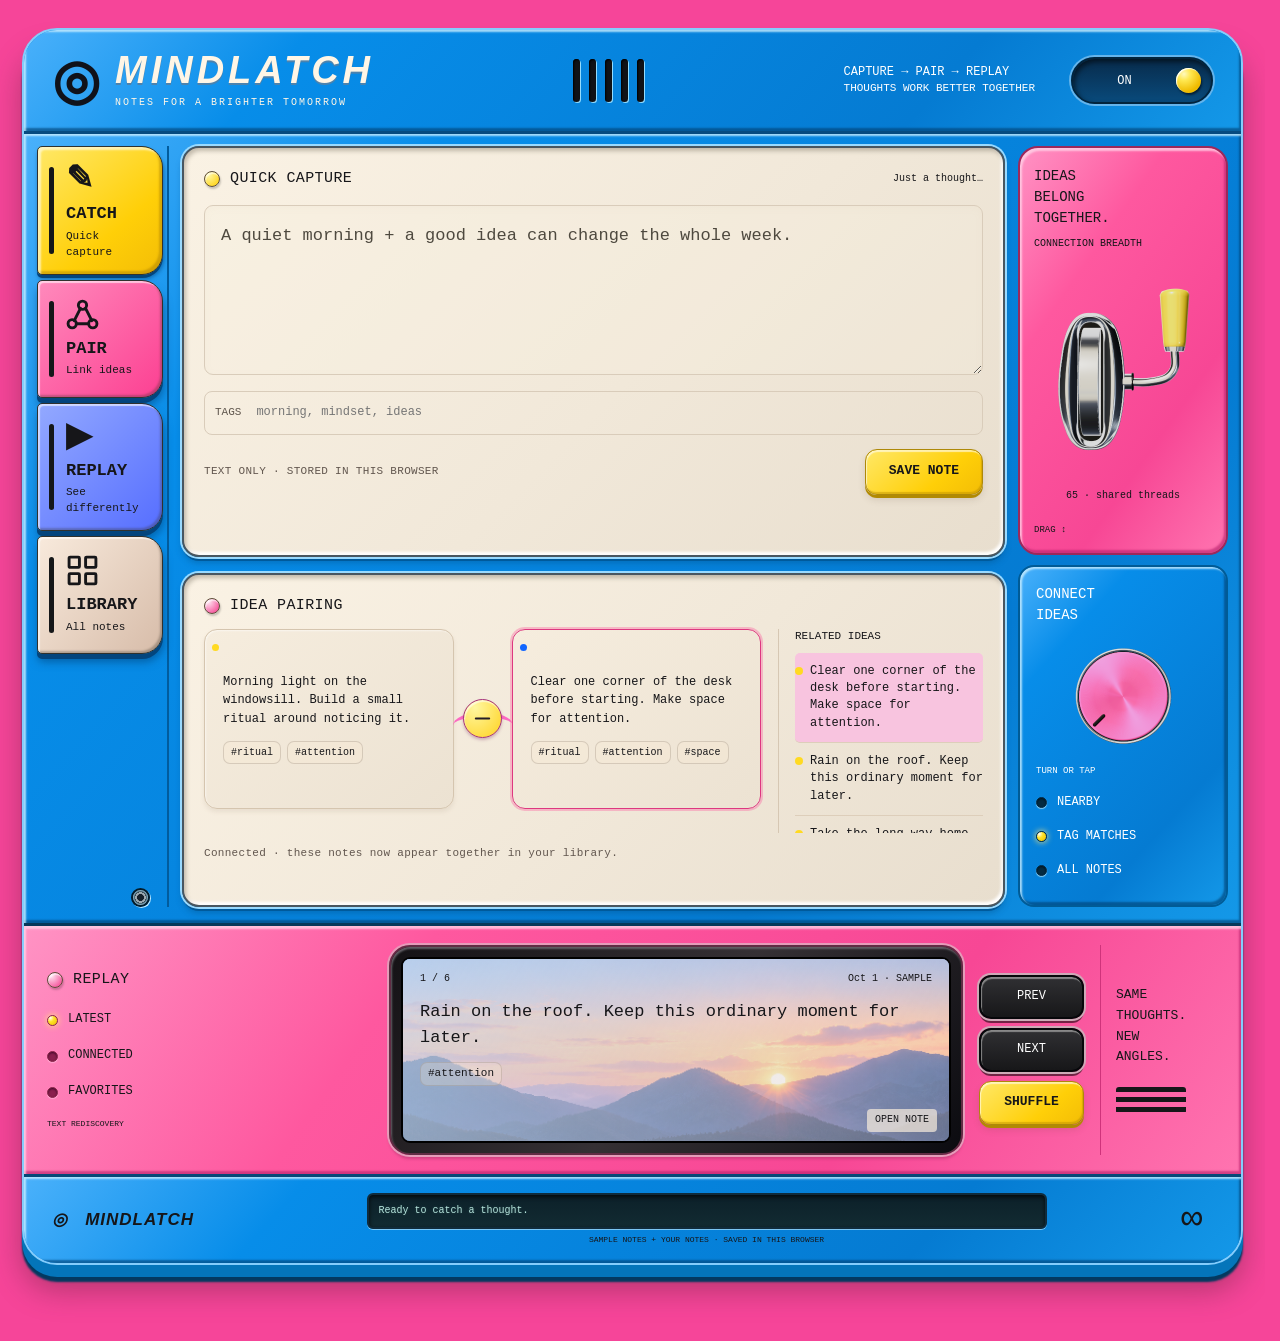
==== outputs/mindlatch-strip-study/index.html @ 42f8a573 "Preserve Sondara and Mindlatch craft references and cloud handoff" ====
<!doctype html>
<html lang="en"><head><meta charset="utf-8"><meta name="viewport" content="width=device-width, initial-scale=1"><title>Mindlatch — notes that belong together</title><link rel="stylesheet" href="app.css?v=d7d5e8079273"></head>
<body><div class="instrument">
<header class="blue masthead"><a class="brand" href="#capture" aria-label="Mindlatch, capture"><span class="brand-mark" aria-hidden="true">◎</span><span><strong>MINDLATCH</strong><small>NOTES FOR A BRIGHTER TOMORROW</small></span></a><div class="vents" aria-hidden="true"><i></i><i></i><i></i><i></i><i></i></div><p class="sequence">CAPTURE → PAIR → REPLAY<small>THOUGHTS WORK BETTER TOGETHER</small></p><button id="power" class="power" aria-pressed="true" title="Standby pauses automatic text replay"><span>ON</span><i aria-hidden="true"></i></button></header>
<div class="workbench blue"><nav class="rail" aria-label="Workspace"><button data-view="capture" class="rail-button catch" aria-current="page"><span class="nav-icon" aria-hidden="true">✎</span><b>CATCH</b><small>Quick capture</small></button><button data-view="pair" class="rail-button pair"><span class="nav-icon" aria-hidden="true"><svg viewBox="0 0 32 32" width="1em" height="1em" aria-hidden="true" focusable="false" style="display:block" fill="none" stroke="currentColor" stroke-width="2.8" stroke-linecap="round" stroke-linejoin="round"><path d="M14 10 8 22M19 10l6 12M11 25h10"/><circle cx="16" cy="7" r="4"/><circle cx="6" cy="25" r="4"/><circle cx="26" cy="25" r="4"/></svg></span><b>PAIR</b><small>Link ideas</small></button><button data-view="replay" class="rail-button replay"><span class="nav-icon" aria-hidden="true">▶</span><b>REPLAY</b><small>See differently</small></button><button data-view="library" class="rail-button library"><span class="nav-icon" aria-hidden="true"><svg viewBox="0 0 32 32" width="1em" height="1em" aria-hidden="true" focusable="false" style="display:block" fill="none" stroke="currentColor" stroke-width="2.8" stroke-linejoin="round"><rect x="3" y="3" width="10" height="10" rx="1"/><rect x="19" y="3" width="10" height="10" rx="1"/><rect x="3" y="19" width="10" height="10" rx="1"/><rect x="19" y="19" width="10" height="10" rx="1"/></svg></span><b>LIBRARY</b><small>All notes</small></button><span class="rail-screw screw" aria-hidden="true"></span></nav>
<main id="main">
<div id="capture-view" class="capture-layout">
<section class="pad capture-pad"><h1 class="legend"><i class="lamp yellow"></i>QUICK CAPTURE <span id="draft-indicator">Just a thought…</span></h1><form id="capture-form"><label class="sr-only" for="capture-text">Your note</label><textarea id="capture-text" aria-describedby="capture-error" placeholder="A quiet morning + a good idea can change the whole week." rows="5"></textarea><div class="tag-field"><label for="capture-tags">TAGS</label><input id="capture-tags" placeholder="morning, mindset, ideas" autocomplete="off"></div><div class="form-footer"><span class="micro">TEXT ONLY · STORED IN THIS BROWSER</span><button class="yellow-button" type="submit">SAVE NOTE</button></div><p id="capture-error" class="field-error" role="alert"></p></form></section>
<section id="pair-panel" class="pad pairing-pad"><h2 class="legend"><i class="lamp pink"></i>IDEA PAIRING</h2><div class="pairing-content"><div class="pair-objects"><button id="note-a" class="note-object" aria-label="Choose first note"></button><div class="connector"><button id="connect" class="connect-button" aria-label="Connect selected notes"><svg viewBox="0 0 32 32" aria-hidden="true"><path d="M8 16H24"/><path class="connect-vertical" d="M16 8V24"/></svg></button></div><button id="note-b" class="note-object" aria-label="Choose second note"></button></div><div class="candidate-shelf"><h3>RELATED IDEAS</h3><div id="candidates"></div></div></div><p id="pair-hint" class="micro"></p></section>
</div>
<div id="library-view" class="library-layout" hidden><section class="pad library-pad"><h1 class="legend"><i class="lamp yellow"></i>LIBRARY <span id="note-count"></span></h1><label class="search"><span aria-hidden="true">⌕</span><input id="search" type="search" placeholder="Search notes, tags, or ideas…" aria-label="Search notes"></label><div class="filter-row" role="group" aria-label="Library filter"><button data-filter="all" aria-pressed="true">ALL</button><button data-filter="connected" aria-pressed="false">LINKED</button><button data-filter="favorites" aria-pressed="false">FAVORITES</button></div><div id="note-list" class="note-list"></div></section><section class="pad editor-pad"><h2 class="legend"><i class="lamp yellow"></i>NOTE <span id="note-date"></span></h2><div id="editor-empty" class="empty-state">Choose a note to open it here.</div><form id="edit-form" hidden><label class="sr-only" for="edit-text">Note text</label><textarea id="edit-text" aria-describedby="edit-error" rows="11"></textarea><div class="tag-field"><label for="edit-tags">TAGS</label><input id="edit-tags" autocomplete="off"></div><div class="editor-actions"><button id="favorite" type="button" class="small-button" aria-pressed="false">☆ FAVORITE</button><button id="delete" type="button" class="small-button">DELETE</button><button type="submit" class="yellow-button">SAVE NOTE</button></div><p id="edit-error" class="field-error" role="alert"></p><p id="edit-draft" class="micro"></p></form></section><section class="pad connected-pad"><h2 class="legend"><i class="lamp pink"></i>CONNECTED IDEAS</h2><div id="connected-list"></div><button id="link-existing" class="outlined-button">+ LINK AN EXISTING NOTE</button></section></div>
</main>
<aside id="pair-controls" class="pair-controls"><section class="tension pink-panel"><h2>IDEAS <br>BELONG <br>TOGETHER.</h2><span id="breadth-title" class="breadth-title">CONNECTION BREADTH</span><div class="lever"><div class="lever-material" id="lever-control" role="slider" tabindex="0" aria-labelledby="breadth-title" aria-describedby="breadth-label lever-instruction" aria-valuemin="0" aria-valuemax="100" aria-valuenow="65" aria-orientation="vertical" data-render-control="lever" data-value="65" data-pressed="false"><div class="lever-skin"><img class="lever-base" src="assets/tension-control.png" alt="" onload="this.parentElement.parentElement.nextElementSibling.hidden=true" onerror="this.parentElement.hidden=true"></div></div><div class="lever-fallback" aria-hidden="true"><span></span></div><input id="breadth" type="hidden" value="65"></div><output id="breadth-label">65 · shared threads</output><span class="control-instruction" aria-hidden="true">DRAG ↕</span><span id="lever-instruction" class="sr-only">Drag upward to widen the connection breadth and downward to tighten it. Use arrow keys, Home or End on the keyboard.</span></section><section class="mode-panel blue"><h2 id="mode-title">CONNECT <br>IDEAS</h2><div class="dial" role="slider" tabindex="0" aria-labelledby="mode-title" aria-describedby="dial-instruction" aria-valuemin="0" aria-valuemax="2" aria-valuenow="1" aria-valuetext="Tag matches" data-render-control="dial" data-mode="suggest" data-pressed="false"><span></span></div><span class="control-instruction" aria-hidden="true">TURN OR TAP</span><span id="dial-instruction" class="sr-only">Turn clockwise or counterclockwise to change the mode, or tap for the next mode. Use arrow keys, Home or End on the keyboard.</span><div class="mode-buttons" role="group" aria-label="Mode indicators"><span data-pair-mode="nearby" data-selected="false"><i aria-hidden="true"></i>NEARBY</span><span data-pair-mode="suggest" data-selected="true" aria-current="true"><i aria-hidden="true"></i>TAG MATCHES</span><span data-pair-mode="manual" data-selected="false"><i aria-hidden="true"></i>ALL NOTES</span></div></section></aside>
</div>
<section id="replay-deck" class="replay-deck pink-panel" aria-label="Text replay"><div class="replay-modes"><h2 class="legend"><i class="lamp pink"></i>REPLAY</h2><div role="group" aria-label="Replay collection"><button data-replay-mode="latest" aria-pressed="true"><i></i>LATEST</button><button data-replay-mode="connected" aria-pressed="false"><i></i>CONNECTED</button><button data-replay-mode="favorites" aria-pressed="false"><i></i>FAVORITES</button></div><small>TEXT REDISCOVERY</small></div><button id="play" class="chrome-play" data-render-control="play" data-playing="false" data-pressed="false" aria-label="Start automatic text replay" aria-pressed="false"><svg viewBox="0 0 64 64" aria-hidden="true"><path id="play-left" d="M22 17 L22 47 L36 39 L36 25 Z"/><path id="play-right" d="M36 25 L36 39 L47 32 L47 32 Z"/></svg></button><div class="screen-frame"><div class="replay-screen"><div class="screen-meta"><span id="replay-position"></span><span id="replay-date"></span></div><div id="replay-content" aria-live="polite" aria-atomic="true"><p id="replay-text"></p><div id="replay-tags" class="tags"></div></div><button id="replay-open" class="screen-open">OPEN NOTE</button><div id="replay-progress" class="replay-progress"></div></div></div><div class="deck-actions"><button id="prev" class="black-button">PREV</button><button id="next" class="black-button">NEXT</button><button id="shuffle" class="yellow-button">SHUFFLE</button></div><p class="deck-motto">SAME<br>THOUGHTS.<br>NEW<br>ANGLES.<span class="speaker" aria-hidden="true"></span></p></section>
<footer class="blue footer"><span class="footer-brand">◎ &nbsp; MINDLATCH</span><div class="footer-status"><div id="status-bar" class="status-bar" role="status" aria-live="polite"><span id="status-text" tabindex="0" aria-label="Status display; scroll to read a longer message">Ready to catch a thought.</span><button id="undo" hidden>UNDO DELETE</button></div><p id="storage-status">SAMPLE NOTES · LOCAL LIBRARY</p></div><span aria-hidden="true">∞</span></footer>
</div><script type="module" src="app.js?v=223fd1456856"></script></body></html>
---- outputs/mindlatch-strip-study/app.css ----
:root{--ink:#161619;--cream:#f2eadb;--blue:#0786de;--pink:#ff4c9d;--yellow:#ffda22;--mono:'Courier New',monospace;--ease:cubic-bezier(.2,.75,.2,1)}*{box-sizing:border-box}body{margin:0;background:#f64599;color:var(--ink);font:15px/1.45 var(--mono);padding:28px 22px 76px}button,input,textarea{font:inherit;color:inherit}button{cursor:pointer}button:disabled{cursor:default;opacity:.5}button,input,textarea,a{outline:0}html[data-input='keyboard'] :is(button,input,textarea,a):focus{outline:3px solid #111;outline-offset:4px}html[data-input='keyboard'] .blue :is(button,a):focus{outline-color:#fff}button{touch-action:manipulation}button:active:not(:disabled){transform:translateY(2px)}button:focus{z-index:2}input,textarea{min-width:0}.sr-only{position:absolute;width:1px;height:1px;padding:0;margin:-1px;overflow:hidden;clip:rect(0,0,0,0);white-space:nowrap;border:0}[hidden]{display:none!important}.instrument{max-width:1470px;margin:auto;border-radius:35px;box-shadow:0 12px 0 #0475ba,0 17px 2px #033960,0 25px 30px #7025437d;border:2px solid #84cdfc;background:var(--blue);overflow:hidden}.blue{background:linear-gradient(132deg,#4ab1fb 0%,#078de9 22%,#057bd2 74%,#1498e8 100%);box-shadow:inset 2px 2px 2px #cff0ffcc,inset -2px -3px 2px #004579ab}.masthead{display:flex;align-items:center;gap:36px;min-height:104px;padding:17px 28px;border-bottom:3px solid #064b80}.brand{color:#fff6e6;display:flex;align-items:center;gap:15px;text-decoration:none}.brand strong{font:bold italic 38px/1 Arial,sans-serif;letter-spacing:4px;text-shadow:0 2px 0 #4c83ae}.brand small{display:block;font-size:10px;letter-spacing:2px;margin-top:5px}.brand-mark{color:#10121a;font:bold 55px/1 Arial}.vents{display:flex;gap:9px;margin:auto}.vents i{display:block;width:7px;height:43px;border-radius:8px;background:#101217;box-shadow:1px 1px 0 #92dcff,inset 1px 1px 2px #000}.sequence{color:white;font-size:12px;margin:0}.sequence small{display:block;font-size:10px}.power{display:flex;align-items:center;gap:17px;background:linear-gradient(#082b4b,#094a7b);border:2px solid #02243d;box-shadow:0 0 0 2px #65b4eb,inset 2px 3px 5px #0008;border-radius:30px;padding:9px 10px 9px 18px;color:#fff;font-size:12px}.power i{width:25px;height:25px;background:radial-gradient(circle at 32% 24%,#fff9be 0%,#ffe851 25%,#efbb00 70%);border-radius:50%;box-shadow:1px 2px 2px #0008,inset 1px 1px 1px white}.power[aria-pressed=false] i{background:radial-gradient(circle at 32% 24%,#ccd6df,#4e667f);box-shadow:1px 2px 2px #0008}.workbench{display:grid;grid-template-columns:132px minmax(0,1fr) 210px;gap:13px;padding:12px 13px 16px}.rail{display:flex;flex-direction:column;gap:5px;padding-right:4px;border-right:2px solid #025c9d}.rail-button{position:relative;border:1px solid #30312d;border-radius:5px 21px 21px 5px;min-height:118px;padding:13px 13px 13px 28px;text-align:left;box-shadow:inset 2px 2px 1px #fff9,inset -2px -2px 2px #3630264d,0 5px 0 #03457d,1px 8px 8px #00467e9c;transition:filter .16s,box-shadow .16s}.rail-button:before{content:'';position:absolute;left:11px;top:20px;bottom:20px;width:5px;background:#151719;border-radius:5px}.rail-button[aria-current]{box-shadow:inset 3px 3px 2px #fff9,inset -3px -3px 2px #99720065,0 3px 0 #03457d,1px 4px 4px #00467e9c}.rail-button b{display:block;font-size:17px;line-height:1.2}.rail-button small{display:block;font-size:10px;margin-top:4px}.nav-icon{display:block;font:bold 33px/1.1 Arial;margin-bottom:8px}.catch,.yellow-button{background:linear-gradient(140deg,#ffe867,#ffcf08 64%,#f3bd06)}.pair{background:linear-gradient(135deg,#ff8abc,#fc4092)}.replay{background:linear-gradient(135deg,#93a9ff,#566eff)}.library{background:linear-gradient(130deg,#f8eadc,#d7bca9)}.screw{display:block;width:19px;height:19px;border-radius:50%;border:2px solid #031c2b;background:radial-gradient(circle,#16212b 30%,#98a4ae 35%,#9facb1 49%,#283c47 51%,#91bbd0 68%);box-shadow:1px 1px 0 #bce9ff}.rail-screw{margin:auto 13px 0 auto}main{min-width:0}.capture-layout{display:grid;gap:16px;height:100%;grid-template-rows:minmax(315px,1.1fr) minmax(225px,.8fr)}.pad{min-width:0;padding:20px;background:linear-gradient(135deg,#faf2e4,#f1e8d9 55%,#e8dece);border:2px solid #485660;border-radius:17px;box-shadow:inset 2px 3px 4px #827a6a75,inset -2px -3px 3px #fff,0 0 0 2px #99daff,0 4px 0 #005a9b,0 6px 6px #024d8566}.legend{font-size:14px;letter-spacing:.4px;font-weight:400;margin:0 0 15px;display:flex;align-items:center;gap:10px}.legend>span{font-size:10px;letter-spacing:0;margin-left:auto;max-width:60%;text-align:right}.lamp{display:inline-block;width:16px;height:16px;flex-shrink:0;border-radius:50%;border:1px solid #5d4d39;box-shadow:1px 2px 2px #0003,inset 1px 2px 1px #fff9}.lamp.yellow{background:radial-gradient(at 25% 20%,#fff8aa,#ffce00)}.lamp.pink{background:radial-gradient(at 25% 20%,#ffe6f3,#f33488)}form{margin:0}textarea{width:100%;resize:vertical;background:#f5eddf4d;border:1px solid #d9ccba;border-radius:9px;padding:16px;line-height:1.6;min-height:164px;font-size:17px;box-shadow:inset 0 2px 8px #b4a2850a}textarea::placeholder{color:#4e493f;opacity:1}.tag-field{display:flex;align-items:center;gap:10px;border:1px solid #d9ccba;border-radius:8px;padding:7px 10px;margin-top:9px}.tag-field label{font-size:10px;color:#5e554c}.tag-field input{width:100%;border:0;background:transparent;padding:5px;font-size:12px}.form-footer{display:flex;align-items:center;justify-content:space-between;gap:15px;margin-top:14px}.micro{font-size:10px;color:#61564e;letter-spacing:.3px}.yellow-button,.black-button,.small-button,.outlined-button{border:1px solid #ae8909;border-radius:12px;padding:12px 23px;box-shadow:inset 1px 2px 1px #fff9,inset -1px -2px 1px #bb8f0180,0 3px 0 #b18a03,0 5px 7px #5e462c26;font-size:13px;white-space:nowrap}.yellow-button{font-weight:bold;min-height:46px}.field-error{font-size:12px;color:#86202c;margin:8px 0 0}.field-error:empty{display:none}.pairing-pad{padding-bottom:12px}.pairing-content{display:grid;grid-template-columns:minmax(0,1fr) 205px;gap:17px}.pair-objects{display:grid;grid-template-columns:minmax(0,1fr) 58px minmax(0,1fr);align-items:center}.note-object{position:relative;align-self:stretch;border:1px solid #d5c5af;border-radius:13px;padding:15px 12px 15px 18px;text-align:left;background:linear-gradient(140deg,#f6edde,#ece2d2);box-shadow:inset 1px 1px 2px #fff8,0 3px 4px #95836c22;min-height:132px;font-size:12px;line-height:1.55;overflow-wrap:anywhere}.note-object:before{content:'';position:absolute;left:7px;top:14px;width:7px;height:7px;border-radius:50%;background:var(--yellow)}.note-object:last-child:before{background:#1266ff}.note-object .tags{margin-top:12px;font-size:10px}.note-object.selected{border-color:#dd3880;box-shadow:0 0 0 2px #f97aaa77}.connector{height:40px;position:relative;display:grid;place-items:center}.connector:before{content:'';position:absolute;inset:13px -1px 0;border-top:5px solid #fc6ac2;border-radius:50% 50% 0 0}.connect-button{z-index:1;width:39px;height:39px;padding:0;border-radius:50%;background:radial-gradient(at 30% 20%,#ffb7e2,#e73aa0);border:1px solid #a53179;box-shadow:inset 1px 2px 1px #fff9,0 2px 3px #8a45735c;font-size:27px}.connect-button.linked{background:radial-gradient(at 30% 20%,#fff7a0,#ffd221)}.candidate-shelf{border-left:1px solid #d6c7b3;padding-left:16px}.candidate-shelf h3{font-weight:400;font-size:11px;margin:0 0 6px}.candidate-shelf button{display:block;width:100%;background:transparent;border:0;border-bottom:1px solid #ddceba;text-align:left;padding:10px 0 10px 15px;font-size:11px;position:relative;overflow-wrap:anywhere}.candidate-shelf button:before{content:'';width:8px;height:8px;background:#ffda22;border-radius:50%;position:absolute;left:0;top:14px}.candidate-shelf button[aria-pressed=true]{background:#f8c4df;border-radius:5px}.pair-controls{display:flex;flex-direction:column;gap:10px}.pink-panel{background:linear-gradient(125deg,#ff93c4 0%,#fe589f 30%,#f74795 70%,#ff74b0);box-shadow:inset 2px 3px 2px #ffd5e8cc,inset -2px -3px 2px #b8236ea3}.tension{border:2px solid #9c285b;border-radius:20px;padding:22px 18px 17px;flex:1}.tension h2,.mode-panel h2{font-size:14px;font-weight:400;line-height:1.5;margin:0 0 12px}.tension>label{font-size:9px}.lever{height:175px;position:relative;margin:9px -2px}.lever img{width:100%;height:100%;object-fit:contain;position:relative;z-index:1;pointer-events:none}.lever-fallback{position:absolute;left:22px;top:10px;width:80px;height:145px;border-radius:50%;background:linear-gradient(90deg,#0c0e10,#c9d3d6 9%,#fff 16%,#343942 25%,#03060b 43%,#1d2229 57%,#e9eff2 67%,#11151a 77%,#cbd5df 84%,#090c10);border:4px solid #d2d3d3;box-shadow:0 5px 9px #76214499,inset 0 0 0 2px #0c1722}.lever-fallback span{position:absolute;width:30px;height:83px;background:linear-gradient(90deg,#cb9d03,#ffe663 35%,#ffca0a 80%,#927306);left:82px;top:-1px;border-radius:12px 12px 6px 6px;box-shadow:inset 1px 2px 2px #fff,2px 3px 4px #72214c77}.lever input{position:absolute;z-index:2;bottom:0;left:0;width:100%;accent-color:#ffdb1a;height:27px;cursor:pointer}.tension output{display:block;font-size:9px;text-align:center}.mode-panel{border:2px solid #005b96;border-radius:16px;padding:18px 20px;color:white}.dial{width:83px;height:83px;border:5px solid #042334;border-radius:50%;margin:7px auto 12px;background:radial-gradient(at 30% 20%,#ffa4d4,#f83e9c 65%,#b9276b);box-shadow:0 0 0 2px #accadd,inset 2px 3px 1px #ffd2ec,0 4px 9px #004a7b}.dial span{display:block;width:8px;height:35px;border-radius:3px;background:#24282d;transform:rotate(43deg);margin:40px 0 0 11px;border:1px solid #adb7bf}.mode-buttons [data-pair-mode],.replay-modes button{background:none;border:0;display:flex;gap:10px;align-items:center;min-height:34px;font-size:11px;padding:5px 0;color:inherit;width:100%;text-align:left}.mode-buttons i,.replay-modes button i{width:11px;height:11px;border-radius:50%;background:#042b42;border:1px solid #012a47;box-shadow:inset 0 1px 2px #0009,0 1px 1px #83c9ee;flex-shrink:0}.mode-buttons [data-pair-mode][data-selected=true] i,.replay-modes button[aria-pressed=true] i{background:radial-gradient(at 25% 20%,white,#ffe326 40%,#ecbd04);box-shadow:0 0 6px #ffe579}.replay-deck{border-top:3px solid #06385a;border-bottom:3px solid #054978;display:grid;grid-template-columns:150px 160px minmax(0,1fr) 105px 118px;align-items:center;gap:20px;padding:19px 23px;min-height:233px}.replay-modes h2{margin-bottom:12px}.replay-modes small{font-size:8px;display:block;margin-top:9px}.replay-modes button i{background:#8a204e;border-color:#892649;box-shadow:inset 0 1px 2px #3f0629,0 1px 1px #ffa5d0}.chrome-play{width:160px;height:160px;border-radius:50%;background-image:url('assets/chrome-play.png'),radial-gradient(at 35% 30%,#fafafa 0%,#92989e 30%,#171b20 34%,#f7f8f8 37%,#75797d 47%,#ddd 65%,#080b11 68%,#fff 73%,#7b7e83 76%,#202126 85%);background-size:contain;background-position:center;background-repeat:no-repeat;border:2px solid #342d30;box-shadow:0 0 0 2px #facce1,3px 8px 10px #86214f66;display:grid;place-items:center;position:relative;transition:filter .16s,transform .16s}.chrome-play svg{width:65px;height:65px;filter:drop-shadow(1px 1px 0 #fff6);fill:#202124}.screen-frame{padding:10px;background:linear-gradient(130deg,#141215,#353034,#0b0b10);border:2px solid #612c44;border-radius:21px;box-shadow:0 0 0 2px #e49cb9,inset 1px 2px 2px #636066,0 4px 3px #8e25575e}.replay-screen{position:relative;min-height:186px;border:2px solid #000;border-radius:9px;background:linear-gradient(120deg,#ccdcecbd,#f6d7c061),url('assets/replay-landscape.png') center 65%/cover;background-color:#aacee5;padding:13px 17px 32px;overflow:hidden}.screen-meta{display:flex;justify-content:space-between;font-size:9px}.replay-screen p{font-size:17px;line-height:1.55;margin:13px 0 10px;white-space:pre-wrap;overflow-wrap:anywhere;max-height:77px;overflow:auto}.tags{display:flex;gap:6px;flex-wrap:wrap;font-size:10px}.tag{display:inline-block;padding:3px 7px;border:1px solid #8f81714a;border-radius:7px;background:#fae9d440}.screen-open{position:absolute;bottom:9px;right:12px;border:0;background:#f7ebdcb5;padding:4px 8px;border-radius:4px;font-size:9px}.replay-progress{position:absolute;left:0;bottom:0;height:4px;background:#ffda22;width:0}.deck-actions{display:flex;flex-direction:column;gap:12px}.black-button{background:linear-gradient(#303033,#171719);border:2px solid #06070a;color:white;box-shadow:0 0 0 2px #cdaab7,inset 1px 2px 1px #888,0 4px 0 #702344;padding:9px 10px;font-size:12px}.deck-actions .yellow-button{padding:11px 9px}.deck-motto{font-size:13px;line-height:1.6;padding-left:15px;border-left:1px solid #cf337b;align-self:stretch;margin:0;display:flex;flex-direction:column;justify-content:center}.speaker{margin-top:19px;width:70px;height:27px;background:repeating-linear-gradient(to bottom,#161719 0 5px,transparent 5px 10px);border-radius:3px}.footer{display:flex;justify-content:space-between;align-items:center;gap:20px;padding:20px 30px;min-height:75px}.footer-brand{font:bold italic 17px Arial;letter-spacing:1px}.footer p{font-size:10px;margin:0}.footer>span:last-child{font-size:36px;line-height:1}.status-bar{position:relative;margin:14px auto 0;background:#161e2bef;color:#fff;border:1px solid #f5d5e77d;box-shadow:0 3px 12px #59233755;border-radius:12px;padding:10px 16px;display:grid;grid-template-columns:minmax(0,1fr) 104px;align-items:center;gap:12px;font-size:11px;width:100%;max-width:1220px;height:76px;overflow:auto}.status-bar>span{min-width:0;max-height:54px;overflow:auto;overflow-wrap:anywhere}.status-bar button{justify-self:end}.status-bar button{background:#ffdb27;border:0;border-radius:5px;padding:6px 9px;font-size:10px}.library-layout{display:grid;grid-template-columns:minmax(245px,.92fr) minmax(280px,1.05fr) minmax(205px,.7fr);gap:14px;min-height:553px}.library-layout .pad{padding:18px 15px}.workbench:has(.library-layout:not([hidden])){grid-template-columns:132px minmax(0,1fr)}.library-layout textarea{font-size:15px;min-height:325px;border:0;padding:9px 2px;background:transparent;box-shadow:none}.library-layout .tag-field{margin-top:3px}.search{display:flex;align-items:center;gap:9px;border:1px solid #cebeaa;border-radius:9px;padding:8px 10px;background:#f8f0e580}.search span{font-size:24px;line-height:1}.search input{width:100%;font-size:11px;background:transparent;border:0}.filter-row{display:flex;margin:12px 0 8px}.filter-row button{flex:1;padding:8px 5px;font-size:9px;border:1px solid #d8c6af;background:#e9dfd0}.filter-row button:first-child{border-radius:6px 0 0 6px}.filter-row button:last-child{border-radius:0 6px 6px 0}.filter-row button[aria-pressed=true]{background:var(--yellow);box-shadow:inset 0 1px 1px #fff9}.note-list{max-height:415px;overflow:auto}.note-row{display:block;width:100%;border:0;border-bottom:1px solid #d8c9b5;background:transparent;text-align:left;padding:12px 8px 12px 22px;position:relative}.note-row:before{content:'';position:absolute;width:9px;height:9px;border-radius:50%;background:#ffcf14;left:6px;top:16px;box-shadow:inset 1px 1px 1px #fff8}.note-row:nth-child(3n+2):before{background:#f64894}.note-row:nth-child(3n):before{background:#087df5}.note-row[aria-current=true]{background:#c3ddf5;border-radius:7px}.note-row b{display:block;font-weight:400;font-size:12px;overflow:hidden;text-overflow:ellipsis;white-space:nowrap}.note-row small{display:block;font-size:9px;color:#665952;margin-top:4px}.editor-actions{display:flex;gap:7px;flex-wrap:wrap;margin-top:16px}.editor-actions .yellow-button{margin-left:auto;padding:10px 13px}.small-button{font-size:9px;padding:9px 8px;min-height:40px;box-shadow:inset 1px 1px 1px #fff8;background:#ede2d2;border-color:#c4b39d}.small-button[aria-pressed=true]{background:#ffdd48}.related-card{border:1px solid #d9c9b3;border-radius:9px;padding:12px;margin-bottom:10px}.related-card>button{background:none;border:0;text-align:left;font-size:12px;width:100%;padding:0}.related-card p{font-size:10px;line-height:1.5;color:#665952;margin:8px 0}.related-card .unlink{font-size:9px;text-decoration:underline;min-height:28px}.outlined-button{white-space:normal;font-size:10px;background:transparent;box-shadow:none;border-color:#bca891;width:100%;padding:12px 8px}.empty-state{padding:25px 8px;color:#655a50;font-size:12px}.connected-pad .empty-state{padding:12px 0}.is-standby .replay-screen{filter:saturate(.4)}.is-standby .replay-progress{display:none}@media(hover:hover){button:hover:not(:disabled){filter:brightness(1.055)}.note-row:hover,.candidate-shelf button:hover{background-color:#e6d7c380}}@media(max-width:1150px){body{padding:18px 12px 76px}.masthead{gap:18px;padding:17px 20px}.brand strong{font-size:30px}.vents{display:none}.sequence{margin-left:auto}.workbench{grid-template-columns:112px minmax(0,1fr) 170px;gap:12px}.rail-button{min-height:113px;padding-left:25px}.pairing-content{grid-template-columns:1fr}.candidate-shelf{border-left:0;padding-left:0}.candidate-shelf h3{display:none}#candidates{display:flex;gap:7px}.candidate-shelf button{padding:8px 5px 8px 14px;flex:1;border:1px solid #d8c9b6;border-radius:5px}.replay-deck{grid-template-columns:135px 130px minmax(0,1fr) 93px;gap:16px}.chrome-play{width:130px;height:130px}.deck-motto{display:none}.workbench:has(.library-layout:not([hidden])){grid-template-columns:112px minmax(0,1fr)}.library-layout{grid-template-columns:minmax(220px,.9fr) minmax(250px,1.1fr)}.connected-pad{grid-column:1/-1}.connected-pad #connected-list{display:flex;gap:10px;flex-wrap:wrap}.related-card{flex:1;min-width:180px}.connected-pad .outlined-button{width:auto}.mode-panel{padding:15px}.tension{padding:18px 13px}.capture-layout{grid-template-rows:auto auto}}@media(max-width:780px){body{padding:10px 8px 76px;font-size:14px}.instrument{border-radius:23px}.masthead{padding:17px 13px;gap:10px;min-height:84px}.brand{gap:7px}.brand-mark{font-size:35px}.brand strong{font-size:25px;letter-spacing:2px}.brand small{font-size:7px;letter-spacing:1px}.sequence{display:none}.power{margin-left:auto;font-size:9px;gap:8px;padding:7px 7px 7px 10px}.power i{width:20px;height:20px}.workbench,.workbench:has(.library-layout:not([hidden])){display:flex;flex-wrap:wrap;padding:9px;gap:12px}.rail{width:100%;flex-direction:row;border:0;padding:0;gap:5px}.rail-button{flex:1;min-width:0;min-height:65px;padding:9px 6px 9px 13px;border-radius:9px;font-size:10px}.rail-button:before{left:5px;top:13px;bottom:13px;width:3px}.rail-button b{font-size:11px}.nav-icon{font-size:20px;line-height:1;margin-bottom:5px}.rail-button small,.rail-screw{display:none}main{width:100%}.capture-layout{gap:13px}.pad{padding:17px 14px;border-radius:13px}.legend{font-size:12px;gap:8px}.legend>span{font-size:9px}.capture-pad textarea{font-size:16px;min-height:188px;padding:12px}.form-footer{align-items:center;gap:10px}.form-footer .micro{font-size:8px;max-width:130px}.yellow-button{font-size:12px;padding:11px 16px}.pairing-content{gap:10px}.pair-objects{grid-template-columns:minmax(0,1fr) 43px minmax(0,1fr)}.note-object{min-height:120px;padding:12px 8px 12px 16px;font-size:11px}.connect-button{width:34px;height:34px;font-size:24px}.candidate-shelf button{font-size:10px}#candidates{flex-wrap:wrap}.candidate-shelf button{flex-basis:44%;min-height:42px}.pair-controls{width:100%;display:grid;grid-template-columns:1fr 1fr;gap:10px}.tension{padding:13px 12px;border-radius:13px}.tension h2{font-size:11px;line-height:1.4;margin:0 0 5px}.tension h2 br{display:none}.tension label{font-size:8px}.lever{height:95px;margin:6px 0}.lever img{position:absolute;inset:0}.lever-fallback{width:47px;height:74px;top:0;left:28px;border-width:3px}.lever-fallback span{height:47px;width:20px;left:47px;border-radius:6px}.mode-panel{border-radius:13px;padding:12px;display:grid;grid-template-columns:50px 1fr;align-items:center;gap:4px}.mode-panel h2{grid-column:1/-1;font-size:11px;margin:0}.mode-panel h2 br{display:none}.dial{width:44px;height:44px;border-width:3px;margin:0}.dial span{height:20px;width:5px;margin:20px 0 0 5px}.mode-buttons [data-pair-mode]{font-size:9px;gap:5px;min-height:29px}.mode-buttons i{width:8px;height:8px}.replay-deck{grid-template-columns:88px 1fr;gap:13px;padding:16px 13px}.replay-modes{grid-column:1/-1;display:flex;flex-wrap:wrap;align-items:center;gap:5px}.replay-modes h2{margin:0 7px 0 0}.replay-modes>div{display:flex;gap:9px;flex:1}.replay-modes button{font-size:9px;gap:5px;min-height:32px;width:auto}.replay-modes button i{width:8px;height:8px}.replay-modes small{display:none}.chrome-play{width:85px;height:85px}.chrome-play svg{width:43px;height:43px}.screen-frame{padding:7px;border-radius:15px}.replay-screen{min-height:177px;padding:10px 11px 31px}.replay-screen p{font-size:13px;max-height:90px;line-height:1.5}.screen-meta{font-size:8px}.screen-meta #replay-date{display:none}.replay-screen .tags{font-size:8px;gap:4px}.tag{padding:2px 5px}.deck-actions{grid-column:1/-1;flex-direction:row;gap:11px}.deck-actions button{flex:1}.footer{padding:17px 17px;gap:10px}.footer-brand{font-size:12px}.footer p{font-size:8px;max-width:150px}.footer>span:last-child{font-size:27px}.library-layout{display:flex;flex-direction:column;gap:14px;min-height:0}.library-layout .pad{padding:17px 14px}.note-list{max-height:257px}.library-layout textarea{min-height:260px;font-size:15px}.note-row b{font-size:12px}.note-row small{font-size:10px}.connected-pad #connected-list{display:block}.editor-actions .small-button{font-size:9px}.editor-actions .yellow-button{font-size:11px}.status-bar{font-size:10px;padding:9px 12px;gap:8px;max-width:100%}.status-bar>span{max-width:none}.status-bar button{font-size:9px;white-space:nowrap}}@media(prefers-reduced-motion:reduce){*,*:before,*:after{animation:none!important;transition:none!important;scroll-behavior:auto!important}}@media(forced-colors:active){.pad,.rail-button,.chrome-play,.screen-frame,.tension,.mode-panel{border:2px solid CanvasText}.lamp,.mode-buttons i,.replay-modes button i{background:Canvas;border:1px solid CanvasText}button[aria-pressed=true],button[aria-current]{outline:2px solid Highlight}html[data-input] :is(button,input,textarea,a):focus{outline:3px solid Highlight}.chrome-play svg{fill:ButtonText}.replay-screen{background:Canvas}.replay-progress{background:Highlight}}

/* Candidate access remains complete as the library grows. */
#candidates{max-height:180px;overflow:auto}
@media(max-width:780px){#candidates{max-height:170px}}
/* The printed legends use a clean monospaced sans; controls share the same material. */
:root{--mono:Consolas,'Lucida Console',monospace}
.legend{font-size:15px}.micro,.form-footer .micro{font-size:11px}.tag-field label{font-size:11px}.sequence small,.footer p{font-size:11px}.candidate-shelf button{font-size:12px}.mode-buttons [data-pair-mode],.replay-modes button{font-size:12px}.tension>label,.tension output{font-size:10px}.rail-button small{font-size:11px}.filter-row button{font-size:11px}.small-button{font-size:11px}.screen-meta{font-size:10px}.screen-open{font-size:10px}.tags{font-size:11px}.note-row b{font-size:14px}.note-row small{font-size:11px}.related-card>button{font-size:14px}.related-card p,.related-card .unlink{font-size:11px}.outlined-button{font-size:11px}
.connect-button svg{width:27px;height:27px;display:block;margin:auto;fill:none;stroke:#231d26;stroke-width:2.2;stroke-linecap:round}
.connect-vertical{transform-origin:16px 16px;transition:transform .22s var(--ease)}.linked .connect-vertical{transform:scaleY(0)}
.lever-skin{width:117px;height:175px;position:absolute;top:0;left:50%;transform:translateX(-50%)}
.lever-skin img{position:absolute;inset:0;width:100%;height:100%;object-fit:fill}
.lever-base{clip-path:polygon(0 0,63% 0,63% 48%,56% 48%,56% 67%,63% 67%,63% 100%,0 100%)}
.lever-arm{clip-path:polygon(56% 0,100% 0,100% 100%,63% 100%,63% 67%,52% 67%,52% 48%,56% 48%);transform-origin:56% 57%;transition:transform .14s ease-out}
.lever input{appearance:none;height:27px;background:transparent}.lever input::-webkit-slider-runnable-track{height:7px;background:linear-gradient(#191c22,#444650);border:1px solid #171e22;border-radius:8px;box-shadow:0 0 0 2px #ebc7d5,inset 0 2px 3px #0007}.lever input::-webkit-slider-thumb{appearance:none;width:23px;height:25px;margin-top:-10px;border:1px solid #ae8404;border-radius:8px;background:linear-gradient(100deg,#e4ac06,#fff49c 30%,#ffda28 70%,#c18a02);box-shadow:inset 1px 1px 1px white,0 2px 3px #6b2c4c77}.dial span{transition:transform .22s var(--ease)}
@media(max-width:780px){.legend{font-size:13px}.legend>span{font-size:10px}.form-footer .micro{font-size:9px}.rail-button b{font-size:12px}.candidate-shelf button{font-size:12px;min-height:44px}.mode-panel{display:block}.mode-panel h2{font-size:12px}.mode-panel .dial{display:none}.mode-buttons [data-pair-mode]{min-height:44px;font-size:11px;gap:8px}.mode-buttons i{width:10px;height:10px}.tension h2{font-size:12px}.tension label,.tension output{font-size:10px}.lever{height:145px}.lever-skin{width:89px;height:133px}.lever input{height:44px;bottom:-8px}.replay-modes>div{gap:5px;justify-content:space-between;width:100%;flex-basis:100%}.replay-modes button{font-size:11px;min-height:44px;gap:7px}.replay-modes h2{font-size:13px}.filter-row button{min-height:44px;font-size:11px}.related-card .unlink{min-height:44px}.related-card>button{min-height:44px}.note-row{min-height:56px}.note-row b{font-size:14px}.note-row small{font-size:11px}.editor-actions .small-button{font-size:10px;min-height:44px}.editor-actions .yellow-button{font-size:12px}.screen-open{min-height:32px;font-size:10px}.screen-meta{font-size:10px}.replay-screen .tags{font-size:10px}.status-bar button{min-height:34px}.connect-button{width:44px;height:44px}.pair-objects{grid-template-columns:minmax(0,1fr) 44px minmax(0,1fr)}.note-object{font-size:12px}.search{min-height:44px}.search input{font-size:12px}.footer p{font-size:9px}}
@media(prefers-reduced-motion:reduce){.connect-vertical,.lever-arm,.dial span{transition:none}}/* The pairing pad owns all of its content, including recovery guidance. */
.capture-layout{grid-template-rows:minmax(315px,1.1fr) auto}
.pairing-pad{display:grid;grid-template-rows:auto auto auto;align-content:start;gap:12px}
.pairing-pad>.legend{margin-bottom:0}
.pairing-pad>.micro{margin:0;overflow-wrap:anywhere}
.pairing-content{min-width:0;align-items:start}
.note-object{max-height:180px;overflow:auto}
@media(max-width:1150px){.capture-layout{grid-template-rows:auto auto}}/* Static assets stay still until true geometry supplies material response. */
.lever-material{position:absolute;inset:0 0 28px;pointer-events:none}
.lever-material .lever-skin{width:100%;height:100%;left:0;transform:none}
.lever-material .lever-base{clip-path:none;object-fit:contain;transform:none}
.dial span{transform:none!important;transition:none}
[data-render-control] canvas{position:absolute;inset:0;width:100%;height:100%;pointer-events:none}
.dial{position:relative}
.chrome-play>svg{position:relative;z-index:2}
[data-render-control][data-render-ready=true] .lever-skin,[data-render-control][data-render-ready=true]>span{visibility:hidden}
.chrome-play[data-render-ready=true]{background-image:none}
@media(max-width:780px){
  .candidate-shelf #candidates{display:grid;grid-template-columns:repeat(2,minmax(0,1fr));grid-auto-rows:auto;align-content:start;height:170px;max-height:170px;gap:7px;overflow:auto}
  .candidate-shelf #candidates>.micro{grid-column:1/-1;margin:8px 0;align-self:start}
  .candidate-shelf button{flex:none;min-height:44px;height:auto;align-self:start}
  .pairing-pad>#pair-hint{min-height:48px;line-height:16px}
  .tension output{min-height:30px;line-height:15px}
  .lever-material{bottom:38px}
}.chrome-play:active:not(:disabled){transform:none}
.chrome-play[data-render-ready=true]:hover:not(:disabled){filter:none}
@media(max-width:780px){
  .mode-panel .dial{display:block;width:68px;height:68px;margin:10px auto}
  .mode-panel .dial span{width:6px;height:28px;margin:31px 0 0 8px}
  .library-pad .note-list{height:257px;max-height:257px;overflow:auto}
}.lever-material[data-render-ready=true]+.lever-fallback{visibility:hidden}
.lever-material[data-disabled=true] .lever-skin{opacity:.5}
.dial[data-render-ready=true]{background:none;border-color:transparent;box-shadow:none}
.chrome-play[data-render-ready=true]{border-color:transparent;box-shadow:none}
.chrome-play[data-render-ready=true]>svg{visibility:hidden}@media(max-width:780px){
  .candidate-shelf #candidates{grid-auto-rows:max-content}
  .candidate-shelf #candidates>button{align-self:start}
}/* Pairing is a stable instrument bay; variable notes remain locally readable. */
.pairing-pad{grid-template-rows:22px auto 48px}
.pairing-content{align-items:start}
.pair-objects{height:180px}
.note-object{height:180px;min-height:180px;max-height:180px;overflow:auto;align-self:stretch}
.candidate-shelf{display:grid;grid-template-rows:18px 180px;gap:6px;align-content:start}
.candidate-shelf h3{margin:0}
#candidates{height:180px;max-height:180px;overflow:auto}
#pair-hint{height:48px;min-height:48px;line-height:16px;overflow:auto}
.tension output{height:30px;min-height:30px;line-height:15px;overflow:auto}
.breadth-title{display:block;font-size:10px}
.control-instruction{display:block;font-size:9px;line-height:14px;margin-top:5px}
.lever-material{inset:0;pointer-events:auto;touch-action:none;cursor:ns-resize;user-select:none;outline:0}
.dial{touch-action:none;cursor:grab;user-select:none;outline:0}
.dial[data-pressed=true]{cursor:grabbing}
.lever-material[aria-disabled=true]{cursor:not-allowed}
html[data-input=keyboard] [role=slider]:focus{outline:3px solid #111;outline-offset:4px}
html[data-input=keyboard] .blue [role=slider]:focus{outline-color:white}
@media(max-width:1150px){
  .candidate-shelf{grid-template-rows:180px;gap:0}
  #candidates{display:grid;grid-template-columns:repeat(2,minmax(0,1fr));grid-auto-rows:max-content;align-content:start;gap:7px}
  .candidate-shelf #candidates>.micro{grid-column:1/-1;align-self:start}
  .candidate-shelf button{height:auto;align-self:start;min-height:44px}
}
@media(max-width:780px){
  .pair-objects{height:150px}
  .note-object{height:150px;min-height:150px;max-height:150px}
  .candidate-shelf{grid-template-rows:170px}
  .candidate-shelf #candidates{height:170px;max-height:170px;grid-auto-rows:max-content}
  .tension output{height:30px;min-height:30px}
  .lever-material{inset:0}
  .control-instruction{font-size:8px;line-height:13px;min-height:26px}
}
@media(forced-colors:active){html[data-input] [role=slider]:focus{outline:3px solid Highlight}}/* The replay monitor and connected-note bay keep their chassis dimensions. */
.replay-screen{height:186px;min-height:186px}
#replay-content{height:108px;overflow:auto}
.replay-screen p{max-height:none;overflow:visible}
.tag{max-width:100%;min-width:0;overflow-wrap:anywhere}
#connected-list{height:415px;overflow:auto}
.library-pad .note-list{height:415px;max-height:415px}
.lever-material[aria-disabled=true]{touch-action:pan-y}
@media(max-width:1150px){.connected-pad #connected-list{display:grid;grid-template-columns:repeat(2,minmax(0,1fr));grid-auto-rows:max-content;align-content:start;height:230px;gap:10px}.related-card{min-width:0}}
@media(max-width:780px){.replay-screen{height:177px;min-height:177px}.library-pad .note-list{height:257px;max-height:257px}.connected-pad #connected-list{display:block;height:230px}}
.lever-fallback{pointer-events:none}
/* Power labels change inside a fixed cavity; neighboring header objects stay put. */
.power{width:142px;min-width:142px;flex:0 0 142px;justify-content:space-between;gap:0}
.power>span{display:block;width:74px;text-align:left;flex:0 0 74px}
.power i{flex:0 0 25px;transition:transform .12s var(--ease),box-shadow .12s var(--ease)}
.power:active:not(:disabled){transform:none}
.power:active:not(:disabled) i{transform:translateY(1px);box-shadow:inset 1px 2px 3px #815e00,0 1px 1px #0007}
@media(max-width:780px){.power{width:104px;min-width:104px;flex-basis:104px}.power>span{width:56px;flex-basis:56px}.power i{flex-basis:20px}}
@media(max-width:370px){.masthead .brand{gap:5px}.masthead .brand-mark{font-size:28px}.masthead .brand strong{font-size:20px;letter-spacing:1px}.masthead .brand small{font-size:6px;letter-spacing:.5px}.masthead{gap:7px;padding-inline:10px}}
@media(prefers-reduced-motion:reduce){.power i{transition:none}}
.mode-buttons [data-pair-mode]{cursor:default;user-select:text}

html{scrollbar-gutter:stable}
#candidates{overflow-anchor:none}
.power{padding-inline:10px;display:grid;grid-template-columns:minmax(0,1fr) 25px;column-gap:10px;align-items:center}
/* Center the printed capitals themselves, not the font's ascender/descender box. */
.power>span{width:100%;text-align:center;justify-self:stretch;line-height:1;text-box-trim:trim-both;text-box-edge:cap alphabetic}
.power i{justify-self:center}
@media(max-width:780px){.power{padding-inline:7px;grid-template-columns:minmax(0,1fr) 20px;column-gap:8px}.power>span{width:100%;text-align:center}}
/* A live metal silhouette must meet pink directly, without the native button face. */
.chrome-play[data-render-ready=true]{background:transparent;border-color:transparent;box-shadow:none}
/* Narrow phones pair two readable full-width objects rather than thin columns. */
@media(max-width:380px){
  .pair-objects{grid-template-columns:minmax(0,1fr);grid-template-rows:150px 44px 150px;height:344px;gap:0}
  .pair-objects .note-object{width:100%;height:150px;min-height:150px;max-height:150px}
  .pair-objects .connector{width:100%;height:44px;align-self:center}
  .pair-objects .connector:before{inset:-1px auto -1px;left:50%;width:0;border-top:0;border-left:5px solid #fc6ac2;border-radius:0;transform:translateX(-50%)}
}

/* Reference reconstruction: the objects carry the bay hierarchy, rather than
   small controls floating in surplus panel space. Existing cavities stay fixed. */
.tension{padding:18px 14px 16px}
.tension h2,.mode-panel h2{margin-bottom:8px}
.lever{height:220px;margin:8px 0}
.mode-panel{padding:17px 16px}
.mode-panel .dial{width:118px;height:118px;margin:12px auto 8px}
.mode-panel .control-instruction{margin-bottom:8px}
.replay-deck{grid-template-columns:130px 180px minmax(0,1fr) 105px 118px;gap:16px}
.chrome-play{width:180px;height:180px;justify-self:center}
.replay-modes>div{display:flex;flex-direction:column;gap:2px}
.deck-actions{gap:9px}
.deck-actions button{min-height:44px}
@media(min-width:781px) and (max-width:1150px){
  .workbench{grid-template-columns:112px minmax(0,1fr) 190px}
  .replay-deck{grid-template-columns:112px 154px minmax(0,1fr) 93px;gap:13px;padding-inline:18px}
  .chrome-play{width:154px;height:154px}
  .mode-panel .dial{width:112px;height:112px}
}
@media(max-width:780px){
  .tension,.mode-panel{padding:14px 12px}
  .lever{height:184px;margin:8px 0}
  .mode-panel .dial{width:112px;height:112px;margin:14px auto 9px}
  .mode-panel .control-instruction{margin-bottom:9px}
  .mode-buttons [data-pair-mode]{min-height:38px}
  /* Keep the collection lamps beside the large playback object; the fixed
     monitor gets a complete row instead of competing with a tiny play button. */
  .replay-deck{grid-template-columns:minmax(0,1fr) 140px;gap:13px;padding:16px 13px}
  .replay-modes{grid-column:1;display:block;align-self:center}
  .replay-modes h2{margin:0 0 8px}
  .replay-modes>div{display:flex;flex-direction:column;gap:0;width:auto}
  .replay-modes button{width:100%;min-height:36px}
  .chrome-play{grid-column:2;width:140px;height:140px}
  .screen-frame{grid-column:1/-1;width:100%}
  .deck-actions{grid-column:1/-1;gap:9px}
}
@media(max-width:380px){
  .mode-panel .dial{width:96px;height:96px}
  .lever{height:178px}
  .replay-deck{grid-template-columns:minmax(0,1fr) 126px;gap:11px}
  .chrome-play{width:126px;height:126px}
}

/* Printed key legends fit their actual clearance; the cavity is not clipped. */
@media(max-width:780px){
  .rail-button{padding-left:10px;padding-right:6px}
  .rail-button b{font-size:clamp(9px,2.8vw,12px);letter-spacing:0}
}
@media(max-width:370px){
  .masthead .brand{gap:4px}
  .masthead .brand-mark{font-size:26px}
  .masthead .brand strong{font-size:18.5px;letter-spacing:.7px}
  .masthead .brand small{font-size:5.8px;letter-spacing:.2px}
}

/* Inactive breadth is a complete fitted bay, with a fixed footprint. */
.tension[data-inactive=true]{background:linear-gradient(125deg,#eef0f2,#bdc6ce 55%,#d8dee3);border-color:#687c8b;box-shadow:inset 2px 3px 2px #ffffffba,inset -2px -3px 2px #52687980}
.tension[data-inactive=true] .control-instruction{visibility:hidden}
/* Ambient sky remains behind the monitor's readable semantic content. */
.cloud-sky{position:absolute;inset:0;width:100%;height:100%;pointer-events:none;z-index:0}
.replay-screen:before{content:'';position:absolute;inset:0;pointer-events:none;z-index:1;background:linear-gradient(120deg,#ccdcecbd,#f6d7c061)}
.replay-screen>.screen-meta,.replay-screen>#replay-content{position:relative;z-index:2}
.replay-screen>.screen-open,.replay-screen>.replay-progress{z-index:3}
.replay-modes h2 .lamp{transition:box-shadow .25s}
body:has(#play[aria-pressed=true]) .replay-modes h2 .lamp{box-shadow:inset 1px 2px 1px #fff9,0 0 8px #ffb9dacc}
/* Feedback has no physical cavity; size it to its actual message and action. */
.status-bar{width:fit-content;max-width:min(900px,100%);min-height:36px;height:auto;display:flex;align-items:center;gap:12px;padding:8px 12px;margin:18px auto 0;box-shadow:none;border-radius:9px;overflow:visible}
.status-bar>span{max-height:none;overflow:visible;min-width:0;overflow-wrap:anywhere}
.status-bar button{flex:0 0 auto;min-height:30px}
@media(prefers-reduced-motion:reduce){.cloud-sky{display:none}.replay-modes h2 .lamp{transition:none}}

/* One mounted status display owns the feedback, rather than a floating caption. */
.footer{display:grid;grid-template-columns:180px minmax(0,1fr) 32px;align-items:center;gap:22px;min-height:86px;padding:12px 28px}
.footer-status{min-width:0;display:grid;grid-template-rows:36px 12px;gap:5px;justify-items:center}
.footer-status #storage-status{margin:0;max-width:none;font-size:8px;line-height:12px;text-align:center;white-space:nowrap}
.footer-status .status-bar{position:relative;display:flex;align-items:center;width:100%;max-width:680px;min-height:36px;height:36px;margin:0;padding:5px 10px;border:2px solid #102b3b;border-radius:6px;background:linear-gradient(#0c2029,#122b32);box-shadow:0 1px 0 #b6e7ffaa,inset 0 2px 4px #000b;gap:10px;overflow:hidden}
.footer-status .status-bar>span{color:#b6e4dc;text-shadow:0 0 3px #88dfcf35;white-space:nowrap;overflow:auto;scrollbar-width:none;max-height:none;line-height:20px;font-size:10px;flex:1;min-width:0}
.footer-status .status-bar>span::-webkit-scrollbar{display:none}
.footer-status .status-bar button{min-height:24px;padding:3px 8px;flex:0 0 auto;font-size:9px}
@media(max-width:780px){.footer{grid-template-columns:minmax(0,1fr) 28px;gap:9px;padding:12px 14px;min-height:108px}.footer-status{grid-column:1/-1;grid-row:1;width:100%}.footer-brand{grid-column:1;grid-row:2}.footer>span:last-child{grid-column:2;grid-row:2}.footer-status #storage-status{font-size:7px}.footer-status .status-bar>span{font-size:9px}}
.replay-screen:before{content:none}
.replay-screen:has(.cloud-sky:not([hidden])):before{content:''}
@media(forced-colors:active){.cloud-sky,.replay-screen:before{display:none}.footer-status .status-bar{background:Canvas;color:CanvasText;border-color:CanvasText}.footer-status .status-bar>span{color:CanvasText;text-shadow:none}}
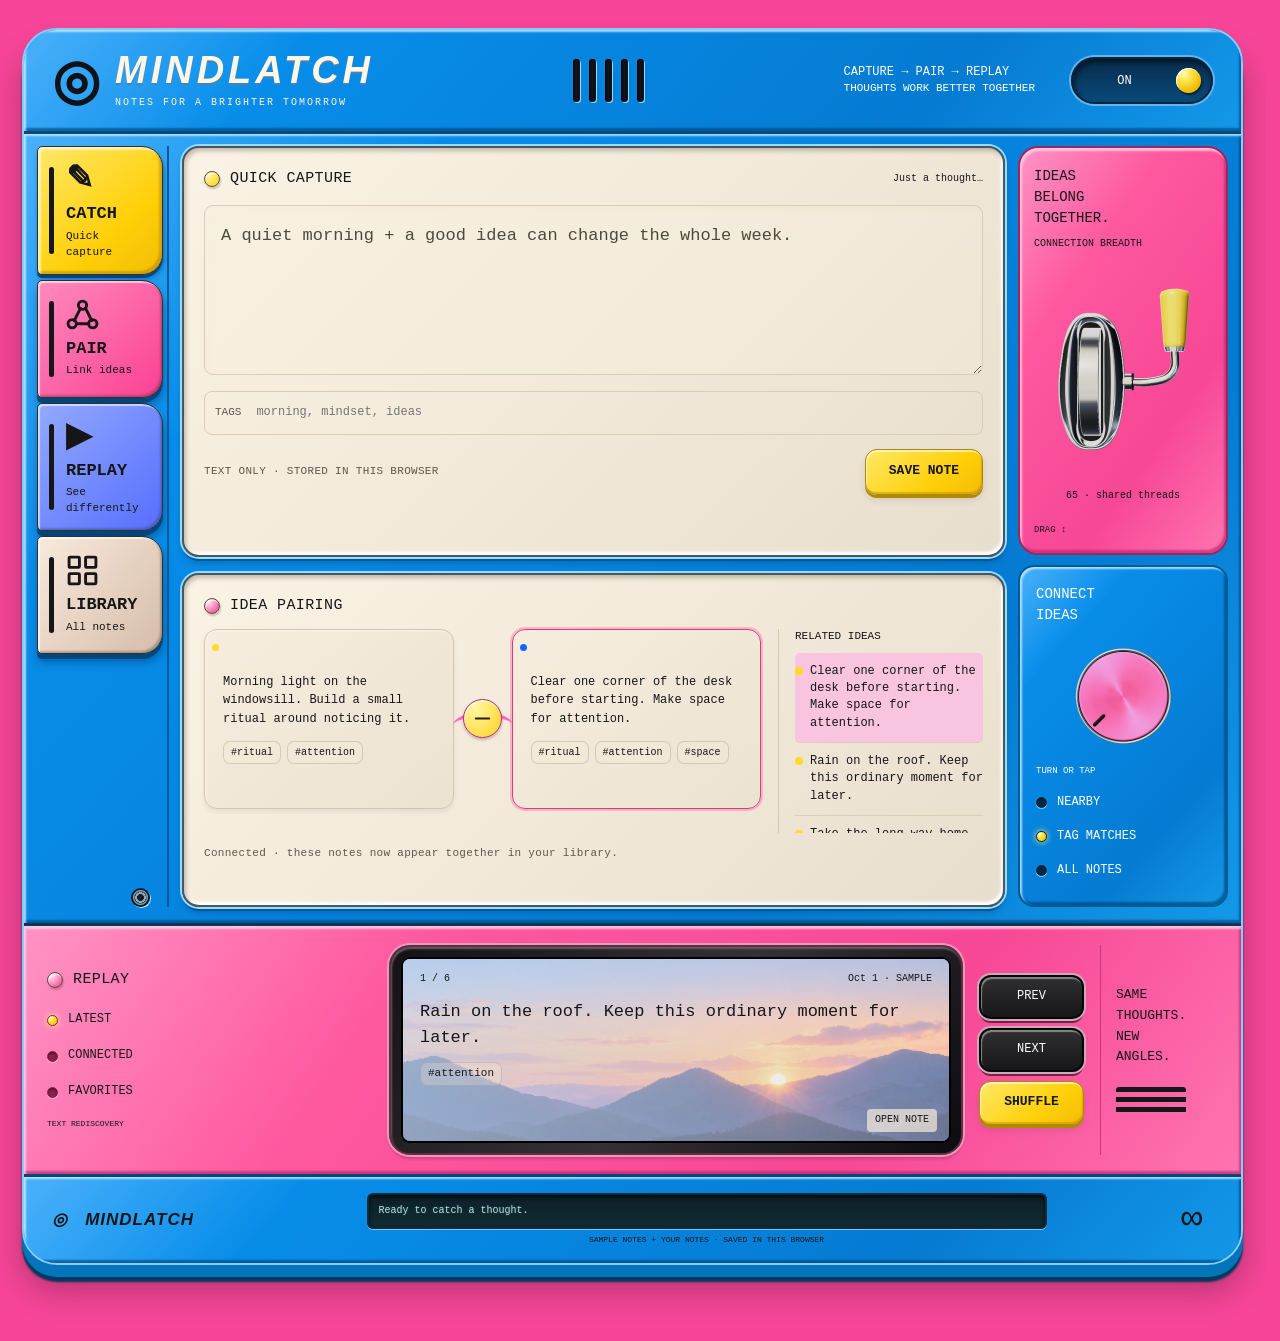
==== commit afcf2881: "Preserve exact snapshot bytes across cloud checkouts" ====
--- a/outputs/mindlatch-strip-study/index.html
+++ b/outputs/mindlatch-strip-study/index.html
@@ -1,17 +1,17 @@
-<!doctype html>
-<html lang="en"><head><meta charset="utf-8"><meta name="viewport" content="width=device-width, initial-scale=1"><title>Mindlatch — notes that belong together</title><link rel="stylesheet" href="app.css?v=d7d5e8079273"></head>
-<body><div class="instrument">
-<header class="blue masthead"><a class="brand" href="#capture" aria-label="Mindlatch, capture"><span class="brand-mark" aria-hidden="true">◎</span><span><strong>MINDLATCH</strong><small>NOTES FOR A BRIGHTER TOMORROW</small></span></a><div class="vents" aria-hidden="true"><i></i><i></i><i></i><i></i><i></i></div><p class="sequence">CAPTURE → PAIR → REPLAY<small>THOUGHTS WORK BETTER TOGETHER</small></p><button id="power" class="power" aria-pressed="true" title="Standby pauses automatic text replay"><span>ON</span><i aria-hidden="true"></i></button></header>
-<div class="workbench blue"><nav class="rail" aria-label="Workspace"><button data-view="capture" class="rail-button catch" aria-current="page"><span class="nav-icon" aria-hidden="true">✎</span><b>CATCH</b><small>Quick capture</small></button><button data-view="pair" class="rail-button pair"><span class="nav-icon" aria-hidden="true"><svg viewBox="0 0 32 32" width="1em" height="1em" aria-hidden="true" focusable="false" style="display:block" fill="none" stroke="currentColor" stroke-width="2.8" stroke-linecap="round" stroke-linejoin="round"><path d="M14 10 8 22M19 10l6 12M11 25h10"/><circle cx="16" cy="7" r="4"/><circle cx="6" cy="25" r="4"/><circle cx="26" cy="25" r="4"/></svg></span><b>PAIR</b><small>Link ideas</small></button><button data-view="replay" class="rail-button replay"><span class="nav-icon" aria-hidden="true">▶</span><b>REPLAY</b><small>See differently</small></button><button data-view="library" class="rail-button library"><span class="nav-icon" aria-hidden="true"><svg viewBox="0 0 32 32" width="1em" height="1em" aria-hidden="true" focusable="false" style="display:block" fill="none" stroke="currentColor" stroke-width="2.8" stroke-linejoin="round"><rect x="3" y="3" width="10" height="10" rx="1"/><rect x="19" y="3" width="10" height="10" rx="1"/><rect x="3" y="19" width="10" height="10" rx="1"/><rect x="19" y="19" width="10" height="10" rx="1"/></svg></span><b>LIBRARY</b><small>All notes</small></button><span class="rail-screw screw" aria-hidden="true"></span></nav>
-<main id="main">
-<div id="capture-view" class="capture-layout">
-<section class="pad capture-pad"><h1 class="legend"><i class="lamp yellow"></i>QUICK CAPTURE <span id="draft-indicator">Just a thought…</span></h1><form id="capture-form"><label class="sr-only" for="capture-text">Your note</label><textarea id="capture-text" aria-describedby="capture-error" placeholder="A quiet morning + a good idea can change the whole week." rows="5"></textarea><div class="tag-field"><label for="capture-tags">TAGS</label><input id="capture-tags" placeholder="morning, mindset, ideas" autocomplete="off"></div><div class="form-footer"><span class="micro">TEXT ONLY · STORED IN THIS BROWSER</span><button class="yellow-button" type="submit">SAVE NOTE</button></div><p id="capture-error" class="field-error" role="alert"></p></form></section>
-<section id="pair-panel" class="pad pairing-pad"><h2 class="legend"><i class="lamp pink"></i>IDEA PAIRING</h2><div class="pairing-content"><div class="pair-objects"><button id="note-a" class="note-object" aria-label="Choose first note"></button><div class="connector"><button id="connect" class="connect-button" aria-label="Connect selected notes"><svg viewBox="0 0 32 32" aria-hidden="true"><path d="M8 16H24"/><path class="connect-vertical" d="M16 8V24"/></svg></button></div><button id="note-b" class="note-object" aria-label="Choose second note"></button></div><div class="candidate-shelf"><h3>RELATED IDEAS</h3><div id="candidates"></div></div></div><p id="pair-hint" class="micro"></p></section>
-</div>
-<div id="library-view" class="library-layout" hidden><section class="pad library-pad"><h1 class="legend"><i class="lamp yellow"></i>LIBRARY <span id="note-count"></span></h1><label class="search"><span aria-hidden="true">⌕</span><input id="search" type="search" placeholder="Search notes, tags, or ideas…" aria-label="Search notes"></label><div class="filter-row" role="group" aria-label="Library filter"><button data-filter="all" aria-pressed="true">ALL</button><button data-filter="connected" aria-pressed="false">LINKED</button><button data-filter="favorites" aria-pressed="false">FAVORITES</button></div><div id="note-list" class="note-list"></div></section><section class="pad editor-pad"><h2 class="legend"><i class="lamp yellow"></i>NOTE <span id="note-date"></span></h2><div id="editor-empty" class="empty-state">Choose a note to open it here.</div><form id="edit-form" hidden><label class="sr-only" for="edit-text">Note text</label><textarea id="edit-text" aria-describedby="edit-error" rows="11"></textarea><div class="tag-field"><label for="edit-tags">TAGS</label><input id="edit-tags" autocomplete="off"></div><div class="editor-actions"><button id="favorite" type="button" class="small-button" aria-pressed="false">☆ FAVORITE</button><button id="delete" type="button" class="small-button">DELETE</button><button type="submit" class="yellow-button">SAVE NOTE</button></div><p id="edit-error" class="field-error" role="alert"></p><p id="edit-draft" class="micro"></p></form></section><section class="pad connected-pad"><h2 class="legend"><i class="lamp pink"></i>CONNECTED IDEAS</h2><div id="connected-list"></div><button id="link-existing" class="outlined-button">+ LINK AN EXISTING NOTE</button></section></div>
-</main>
-<aside id="pair-controls" class="pair-controls"><section class="tension pink-panel"><h2>IDEAS <br>BELONG <br>TOGETHER.</h2><span id="breadth-title" class="breadth-title">CONNECTION BREADTH</span><div class="lever"><div class="lever-material" id="lever-control" role="slider" tabindex="0" aria-labelledby="breadth-title" aria-describedby="breadth-label lever-instruction" aria-valuemin="0" aria-valuemax="100" aria-valuenow="65" aria-orientation="vertical" data-render-control="lever" data-value="65" data-pressed="false"><div class="lever-skin"><img class="lever-base" src="assets/tension-control.png" alt="" onload="this.parentElement.parentElement.nextElementSibling.hidden=true" onerror="this.parentElement.hidden=true"></div></div><div class="lever-fallback" aria-hidden="true"><span></span></div><input id="breadth" type="hidden" value="65"></div><output id="breadth-label">65 · shared threads</output><span class="control-instruction" aria-hidden="true">DRAG ↕</span><span id="lever-instruction" class="sr-only">Drag upward to widen the connection breadth and downward to tighten it. Use arrow keys, Home or End on the keyboard.</span></section><section class="mode-panel blue"><h2 id="mode-title">CONNECT <br>IDEAS</h2><div class="dial" role="slider" tabindex="0" aria-labelledby="mode-title" aria-describedby="dial-instruction" aria-valuemin="0" aria-valuemax="2" aria-valuenow="1" aria-valuetext="Tag matches" data-render-control="dial" data-mode="suggest" data-pressed="false"><span></span></div><span class="control-instruction" aria-hidden="true">TURN OR TAP</span><span id="dial-instruction" class="sr-only">Turn clockwise or counterclockwise to change the mode, or tap for the next mode. Use arrow keys, Home or End on the keyboard.</span><div class="mode-buttons" role="group" aria-label="Mode indicators"><span data-pair-mode="nearby" data-selected="false"><i aria-hidden="true"></i>NEARBY</span><span data-pair-mode="suggest" data-selected="true" aria-current="true"><i aria-hidden="true"></i>TAG MATCHES</span><span data-pair-mode="manual" data-selected="false"><i aria-hidden="true"></i>ALL NOTES</span></div></section></aside>
-</div>
-<section id="replay-deck" class="replay-deck pink-panel" aria-label="Text replay"><div class="replay-modes"><h2 class="legend"><i class="lamp pink"></i>REPLAY</h2><div role="group" aria-label="Replay collection"><button data-replay-mode="latest" aria-pressed="true"><i></i>LATEST</button><button data-replay-mode="connected" aria-pressed="false"><i></i>CONNECTED</button><button data-replay-mode="favorites" aria-pressed="false"><i></i>FAVORITES</button></div><small>TEXT REDISCOVERY</small></div><button id="play" class="chrome-play" data-render-control="play" data-playing="false" data-pressed="false" aria-label="Start automatic text replay" aria-pressed="false"><svg viewBox="0 0 64 64" aria-hidden="true"><path id="play-left" d="M22 17 L22 47 L36 39 L36 25 Z"/><path id="play-right" d="M36 25 L36 39 L47 32 L47 32 Z"/></svg></button><div class="screen-frame"><div class="replay-screen"><div class="screen-meta"><span id="replay-position"></span><span id="replay-date"></span></div><div id="replay-content" aria-live="polite" aria-atomic="true"><p id="replay-text"></p><div id="replay-tags" class="tags"></div></div><button id="replay-open" class="screen-open">OPEN NOTE</button><div id="replay-progress" class="replay-progress"></div></div></div><div class="deck-actions"><button id="prev" class="black-button">PREV</button><button id="next" class="black-button">NEXT</button><button id="shuffle" class="yellow-button">SHUFFLE</button></div><p class="deck-motto">SAME<br>THOUGHTS.<br>NEW<br>ANGLES.<span class="speaker" aria-hidden="true"></span></p></section>
-<footer class="blue footer"><span class="footer-brand">◎ &nbsp; MINDLATCH</span><div class="footer-status"><div id="status-bar" class="status-bar" role="status" aria-live="polite"><span id="status-text" tabindex="0" aria-label="Status display; scroll to read a longer message">Ready to catch a thought.</span><button id="undo" hidden>UNDO DELETE</button></div><p id="storage-status">SAMPLE NOTES · LOCAL LIBRARY</p></div><span aria-hidden="true">∞</span></footer>
-</div><script type="module" src="app.js?v=223fd1456856"></script></body></html>
+<!doctype html>
+<html lang="en"><head><meta charset="utf-8"><meta name="viewport" content="width=device-width, initial-scale=1"><title>Mindlatch — notes that belong together</title><link rel="stylesheet" href="app.css?v=d7d5e8079273"></head>
+<body><div class="instrument">
+<header class="blue masthead"><a class="brand" href="#capture" aria-label="Mindlatch, capture"><span class="brand-mark" aria-hidden="true">◎</span><span><strong>MINDLATCH</strong><small>NOTES FOR A BRIGHTER TOMORROW</small></span></a><div class="vents" aria-hidden="true"><i></i><i></i><i></i><i></i><i></i></div><p class="sequence">CAPTURE → PAIR → REPLAY<small>THOUGHTS WORK BETTER TOGETHER</small></p><button id="power" class="power" aria-pressed="true" title="Standby pauses automatic text replay"><span>ON</span><i aria-hidden="true"></i></button></header>
+<div class="workbench blue"><nav class="rail" aria-label="Workspace"><button data-view="capture" class="rail-button catch" aria-current="page"><span class="nav-icon" aria-hidden="true">✎</span><b>CATCH</b><small>Quick capture</small></button><button data-view="pair" class="rail-button pair"><span class="nav-icon" aria-hidden="true"><svg viewBox="0 0 32 32" width="1em" height="1em" aria-hidden="true" focusable="false" style="display:block" fill="none" stroke="currentColor" stroke-width="2.8" stroke-linecap="round" stroke-linejoin="round"><path d="M14 10 8 22M19 10l6 12M11 25h10"/><circle cx="16" cy="7" r="4"/><circle cx="6" cy="25" r="4"/><circle cx="26" cy="25" r="4"/></svg></span><b>PAIR</b><small>Link ideas</small></button><button data-view="replay" class="rail-button replay"><span class="nav-icon" aria-hidden="true">▶</span><b>REPLAY</b><small>See differently</small></button><button data-view="library" class="rail-button library"><span class="nav-icon" aria-hidden="true"><svg viewBox="0 0 32 32" width="1em" height="1em" aria-hidden="true" focusable="false" style="display:block" fill="none" stroke="currentColor" stroke-width="2.8" stroke-linejoin="round"><rect x="3" y="3" width="10" height="10" rx="1"/><rect x="19" y="3" width="10" height="10" rx="1"/><rect x="3" y="19" width="10" height="10" rx="1"/><rect x="19" y="19" width="10" height="10" rx="1"/></svg></span><b>LIBRARY</b><small>All notes</small></button><span class="rail-screw screw" aria-hidden="true"></span></nav>
+<main id="main">
+<div id="capture-view" class="capture-layout">
+<section class="pad capture-pad"><h1 class="legend"><i class="lamp yellow"></i>QUICK CAPTURE <span id="draft-indicator">Just a thought…</span></h1><form id="capture-form"><label class="sr-only" for="capture-text">Your note</label><textarea id="capture-text" aria-describedby="capture-error" placeholder="A quiet morning + a good idea can change the whole week." rows="5"></textarea><div class="tag-field"><label for="capture-tags">TAGS</label><input id="capture-tags" placeholder="morning, mindset, ideas" autocomplete="off"></div><div class="form-footer"><span class="micro">TEXT ONLY · STORED IN THIS BROWSER</span><button class="yellow-button" type="submit">SAVE NOTE</button></div><p id="capture-error" class="field-error" role="alert"></p></form></section>
+<section id="pair-panel" class="pad pairing-pad"><h2 class="legend"><i class="lamp pink"></i>IDEA PAIRING</h2><div class="pairing-content"><div class="pair-objects"><button id="note-a" class="note-object" aria-label="Choose first note"></button><div class="connector"><button id="connect" class="connect-button" aria-label="Connect selected notes"><svg viewBox="0 0 32 32" aria-hidden="true"><path d="M8 16H24"/><path class="connect-vertical" d="M16 8V24"/></svg></button></div><button id="note-b" class="note-object" aria-label="Choose second note"></button></div><div class="candidate-shelf"><h3>RELATED IDEAS</h3><div id="candidates"></div></div></div><p id="pair-hint" class="micro"></p></section>
+</div>
+<div id="library-view" class="library-layout" hidden><section class="pad library-pad"><h1 class="legend"><i class="lamp yellow"></i>LIBRARY <span id="note-count"></span></h1><label class="search"><span aria-hidden="true">⌕</span><input id="search" type="search" placeholder="Search notes, tags, or ideas…" aria-label="Search notes"></label><div class="filter-row" role="group" aria-label="Library filter"><button data-filter="all" aria-pressed="true">ALL</button><button data-filter="connected" aria-pressed="false">LINKED</button><button data-filter="favorites" aria-pressed="false">FAVORITES</button></div><div id="note-list" class="note-list"></div></section><section class="pad editor-pad"><h2 class="legend"><i class="lamp yellow"></i>NOTE <span id="note-date"></span></h2><div id="editor-empty" class="empty-state">Choose a note to open it here.</div><form id="edit-form" hidden><label class="sr-only" for="edit-text">Note text</label><textarea id="edit-text" aria-describedby="edit-error" rows="11"></textarea><div class="tag-field"><label for="edit-tags">TAGS</label><input id="edit-tags" autocomplete="off"></div><div class="editor-actions"><button id="favorite" type="button" class="small-button" aria-pressed="false">☆ FAVORITE</button><button id="delete" type="button" class="small-button">DELETE</button><button type="submit" class="yellow-button">SAVE NOTE</button></div><p id="edit-error" class="field-error" role="alert"></p><p id="edit-draft" class="micro"></p></form></section><section class="pad connected-pad"><h2 class="legend"><i class="lamp pink"></i>CONNECTED IDEAS</h2><div id="connected-list"></div><button id="link-existing" class="outlined-button">+ LINK AN EXISTING NOTE</button></section></div>
+</main>
+<aside id="pair-controls" class="pair-controls"><section class="tension pink-panel"><h2>IDEAS <br>BELONG <br>TOGETHER.</h2><span id="breadth-title" class="breadth-title">CONNECTION BREADTH</span><div class="lever"><div class="lever-material" id="lever-control" role="slider" tabindex="0" aria-labelledby="breadth-title" aria-describedby="breadth-label lever-instruction" aria-valuemin="0" aria-valuemax="100" aria-valuenow="65" aria-orientation="vertical" data-render-control="lever" data-value="65" data-pressed="false"><div class="lever-skin"><img class="lever-base" src="assets/tension-control.png" alt="" onload="this.parentElement.parentElement.nextElementSibling.hidden=true" onerror="this.parentElement.hidden=true"></div></div><div class="lever-fallback" aria-hidden="true"><span></span></div><input id="breadth" type="hidden" value="65"></div><output id="breadth-label">65 · shared threads</output><span class="control-instruction" aria-hidden="true">DRAG ↕</span><span id="lever-instruction" class="sr-only">Drag upward to widen the connection breadth and downward to tighten it. Use arrow keys, Home or End on the keyboard.</span></section><section class="mode-panel blue"><h2 id="mode-title">CONNECT <br>IDEAS</h2><div class="dial" role="slider" tabindex="0" aria-labelledby="mode-title" aria-describedby="dial-instruction" aria-valuemin="0" aria-valuemax="2" aria-valuenow="1" aria-valuetext="Tag matches" data-render-control="dial" data-mode="suggest" data-pressed="false"><span></span></div><span class="control-instruction" aria-hidden="true">TURN OR TAP</span><span id="dial-instruction" class="sr-only">Turn clockwise or counterclockwise to change the mode, or tap for the next mode. Use arrow keys, Home or End on the keyboard.</span><div class="mode-buttons" role="group" aria-label="Mode indicators"><span data-pair-mode="nearby" data-selected="false"><i aria-hidden="true"></i>NEARBY</span><span data-pair-mode="suggest" data-selected="true" aria-current="true"><i aria-hidden="true"></i>TAG MATCHES</span><span data-pair-mode="manual" data-selected="false"><i aria-hidden="true"></i>ALL NOTES</span></div></section></aside>
+</div>
+<section id="replay-deck" class="replay-deck pink-panel" aria-label="Text replay"><div class="replay-modes"><h2 class="legend"><i class="lamp pink"></i>REPLAY</h2><div role="group" aria-label="Replay collection"><button data-replay-mode="latest" aria-pressed="true"><i></i>LATEST</button><button data-replay-mode="connected" aria-pressed="false"><i></i>CONNECTED</button><button data-replay-mode="favorites" aria-pressed="false"><i></i>FAVORITES</button></div><small>TEXT REDISCOVERY</small></div><button id="play" class="chrome-play" data-render-control="play" data-playing="false" data-pressed="false" aria-label="Start automatic text replay" aria-pressed="false"><svg viewBox="0 0 64 64" aria-hidden="true"><path id="play-left" d="M22 17 L22 47 L36 39 L36 25 Z"/><path id="play-right" d="M36 25 L36 39 L47 32 L47 32 Z"/></svg></button><div class="screen-frame"><div class="replay-screen"><div class="screen-meta"><span id="replay-position"></span><span id="replay-date"></span></div><div id="replay-content" aria-live="polite" aria-atomic="true"><p id="replay-text"></p><div id="replay-tags" class="tags"></div></div><button id="replay-open" class="screen-open">OPEN NOTE</button><div id="replay-progress" class="replay-progress"></div></div></div><div class="deck-actions"><button id="prev" class="black-button">PREV</button><button id="next" class="black-button">NEXT</button><button id="shuffle" class="yellow-button">SHUFFLE</button></div><p class="deck-motto">SAME<br>THOUGHTS.<br>NEW<br>ANGLES.<span class="speaker" aria-hidden="true"></span></p></section>
+<footer class="blue footer"><span class="footer-brand">◎ &nbsp; MINDLATCH</span><div class="footer-status"><div id="status-bar" class="status-bar" role="status" aria-live="polite"><span id="status-text" tabindex="0" aria-label="Status display; scroll to read a longer message">Ready to catch a thought.</span><button id="undo" hidden>UNDO DELETE</button></div><p id="storage-status">SAMPLE NOTES · LOCAL LIBRARY</p></div><span aria-hidden="true">∞</span></footer>
+</div><script type="module" src="app.js?v=223fd1456856"></script></body></html>
--- a/outputs/mindlatch-strip-study/app.css
+++ b/outputs/mindlatch-strip-study/app.css
@@ -1,209 +1,209 @@
-
-:root{--ink:#161619;--cream:#f2eadb;--blue:#0786de;--pink:#ff4c9d;--yellow:#ffda22;--mono:'Courier New',monospace;--ease:cubic-bezier(.2,.75,.2,1)}*{box-sizing:border-box}body{margin:0;background:#f64599;color:var(--ink);font:15px/1.45 var(--mono);padding:28px 22px 76px}button,input,textarea{font:inherit;color:inherit}button{cursor:pointer}button:disabled{cursor:default;opacity:.5}button,input,textarea,a{outline:0}html[data-input='keyboard'] :is(button,input,textarea,a):focus{outline:3px solid #111;outline-offset:4px}html[data-input='keyboard'] .blue :is(button,a):focus{outline-color:#fff}button{touch-action:manipulation}button:active:not(:disabled){transform:translateY(2px)}button:focus{z-index:2}input,textarea{min-width:0}.sr-only{position:absolute;width:1px;height:1px;padding:0;margin:-1px;overflow:hidden;clip:rect(0,0,0,0);white-space:nowrap;border:0}[hidden]{display:none!important}.instrument{max-width:1470px;margin:auto;border-radius:35px;box-shadow:0 12px 0 #0475ba,0 17px 2px #033960,0 25px 30px #7025437d;border:2px solid #84cdfc;background:var(--blue);overflow:hidden}.blue{background:linear-gradient(132deg,#4ab1fb 0%,#078de9 22%,#057bd2 74%,#1498e8 100%);box-shadow:inset 2px 2px 2px #cff0ffcc,inset -2px -3px 2px #004579ab}.masthead{display:flex;align-items:center;gap:36px;min-height:104px;padding:17px 28px;border-bottom:3px solid #064b80}.brand{color:#fff6e6;display:flex;align-items:center;gap:15px;text-decoration:none}.brand strong{font:bold italic 38px/1 Arial,sans-serif;letter-spacing:4px;text-shadow:0 2px 0 #4c83ae}.brand small{display:block;font-size:10px;letter-spacing:2px;margin-top:5px}.brand-mark{color:#10121a;font:bold 55px/1 Arial}.vents{display:flex;gap:9px;margin:auto}.vents i{display:block;width:7px;height:43px;border-radius:8px;background:#101217;box-shadow:1px 1px 0 #92dcff,inset 1px 1px 2px #000}.sequence{color:white;font-size:12px;margin:0}.sequence small{display:block;font-size:10px}.power{display:flex;align-items:center;gap:17px;background:linear-gradient(#082b4b,#094a7b);border:2px solid #02243d;box-shadow:0 0 0 2px #65b4eb,inset 2px 3px 5px #0008;border-radius:30px;padding:9px 10px 9px 18px;color:#fff;font-size:12px}.power i{width:25px;height:25px;background:radial-gradient(circle at 32% 24%,#fff9be 0%,#ffe851 25%,#efbb00 70%);border-radius:50%;box-shadow:1px 2px 2px #0008,inset 1px 1px 1px white}.power[aria-pressed=false] i{background:radial-gradient(circle at 32% 24%,#ccd6df,#4e667f);box-shadow:1px 2px 2px #0008}.workbench{display:grid;grid-template-columns:132px minmax(0,1fr) 210px;gap:13px;padding:12px 13px 16px}.rail{display:flex;flex-direction:column;gap:5px;padding-right:4px;border-right:2px solid #025c9d}.rail-button{position:relative;border:1px solid #30312d;border-radius:5px 21px 21px 5px;min-height:118px;padding:13px 13px 13px 28px;text-align:left;box-shadow:inset 2px 2px 1px #fff9,inset -2px -2px 2px #3630264d,0 5px 0 #03457d,1px 8px 8px #00467e9c;transition:filter .16s,box-shadow .16s}.rail-button:before{content:'';position:absolute;left:11px;top:20px;bottom:20px;width:5px;background:#151719;border-radius:5px}.rail-button[aria-current]{box-shadow:inset 3px 3px 2px #fff9,inset -3px -3px 2px #99720065,0 3px 0 #03457d,1px 4px 4px #00467e9c}.rail-button b{display:block;font-size:17px;line-height:1.2}.rail-button small{display:block;font-size:10px;margin-top:4px}.nav-icon{display:block;font:bold 33px/1.1 Arial;margin-bottom:8px}.catch,.yellow-button{background:linear-gradient(140deg,#ffe867,#ffcf08 64%,#f3bd06)}.pair{background:linear-gradient(135deg,#ff8abc,#fc4092)}.replay{background:linear-gradient(135deg,#93a9ff,#566eff)}.library{background:linear-gradient(130deg,#f8eadc,#d7bca9)}.screw{display:block;width:19px;height:19px;border-radius:50%;border:2px solid #031c2b;background:radial-gradient(circle,#16212b 30%,#98a4ae 35%,#9facb1 49%,#283c47 51%,#91bbd0 68%);box-shadow:1px 1px 0 #bce9ff}.rail-screw{margin:auto 13px 0 auto}main{min-width:0}.capture-layout{display:grid;gap:16px;height:100%;grid-template-rows:minmax(315px,1.1fr) minmax(225px,.8fr)}.pad{min-width:0;padding:20px;background:linear-gradient(135deg,#faf2e4,#f1e8d9 55%,#e8dece);border:2px solid #485660;border-radius:17px;box-shadow:inset 2px 3px 4px #827a6a75,inset -2px -3px 3px #fff,0 0 0 2px #99daff,0 4px 0 #005a9b,0 6px 6px #024d8566}.legend{font-size:14px;letter-spacing:.4px;font-weight:400;margin:0 0 15px;display:flex;align-items:center;gap:10px}.legend>span{font-size:10px;letter-spacing:0;margin-left:auto;max-width:60%;text-align:right}.lamp{display:inline-block;width:16px;height:16px;flex-shrink:0;border-radius:50%;border:1px solid #5d4d39;box-shadow:1px 2px 2px #0003,inset 1px 2px 1px #fff9}.lamp.yellow{background:radial-gradient(at 25% 20%,#fff8aa,#ffce00)}.lamp.pink{background:radial-gradient(at 25% 20%,#ffe6f3,#f33488)}form{margin:0}textarea{width:100%;resize:vertical;background:#f5eddf4d;border:1px solid #d9ccba;border-radius:9px;padding:16px;line-height:1.6;min-height:164px;font-size:17px;box-shadow:inset 0 2px 8px #b4a2850a}textarea::placeholder{color:#4e493f;opacity:1}.tag-field{display:flex;align-items:center;gap:10px;border:1px solid #d9ccba;border-radius:8px;padding:7px 10px;margin-top:9px}.tag-field label{font-size:10px;color:#5e554c}.tag-field input{width:100%;border:0;background:transparent;padding:5px;font-size:12px}.form-footer{display:flex;align-items:center;justify-content:space-between;gap:15px;margin-top:14px}.micro{font-size:10px;color:#61564e;letter-spacing:.3px}.yellow-button,.black-button,.small-button,.outlined-button{border:1px solid #ae8909;border-radius:12px;padding:12px 23px;box-shadow:inset 1px 2px 1px #fff9,inset -1px -2px 1px #bb8f0180,0 3px 0 #b18a03,0 5px 7px #5e462c26;font-size:13px;white-space:nowrap}.yellow-button{font-weight:bold;min-height:46px}.field-error{font-size:12px;color:#86202c;margin:8px 0 0}.field-error:empty{display:none}.pairing-pad{padding-bottom:12px}.pairing-content{display:grid;grid-template-columns:minmax(0,1fr) 205px;gap:17px}.pair-objects{display:grid;grid-template-columns:minmax(0,1fr) 58px minmax(0,1fr);align-items:center}.note-object{position:relative;align-self:stretch;border:1px solid #d5c5af;border-radius:13px;padding:15px 12px 15px 18px;text-align:left;background:linear-gradient(140deg,#f6edde,#ece2d2);box-shadow:inset 1px 1px 2px #fff8,0 3px 4px #95836c22;min-height:132px;font-size:12px;line-height:1.55;overflow-wrap:anywhere}.note-object:before{content:'';position:absolute;left:7px;top:14px;width:7px;height:7px;border-radius:50%;background:var(--yellow)}.note-object:last-child:before{background:#1266ff}.note-object .tags{margin-top:12px;font-size:10px}.note-object.selected{border-color:#dd3880;box-shadow:0 0 0 2px #f97aaa77}.connector{height:40px;position:relative;display:grid;place-items:center}.connector:before{content:'';position:absolute;inset:13px -1px 0;border-top:5px solid #fc6ac2;border-radius:50% 50% 0 0}.connect-button{z-index:1;width:39px;height:39px;padding:0;border-radius:50%;background:radial-gradient(at 30% 20%,#ffb7e2,#e73aa0);border:1px solid #a53179;box-shadow:inset 1px 2px 1px #fff9,0 2px 3px #8a45735c;font-size:27px}.connect-button.linked{background:radial-gradient(at 30% 20%,#fff7a0,#ffd221)}.candidate-shelf{border-left:1px solid #d6c7b3;padding-left:16px}.candidate-shelf h3{font-weight:400;font-size:11px;margin:0 0 6px}.candidate-shelf button{display:block;width:100%;background:transparent;border:0;border-bottom:1px solid #ddceba;text-align:left;padding:10px 0 10px 15px;font-size:11px;position:relative;overflow-wrap:anywhere}.candidate-shelf button:before{content:'';width:8px;height:8px;background:#ffda22;border-radius:50%;position:absolute;left:0;top:14px}.candidate-shelf button[aria-pressed=true]{background:#f8c4df;border-radius:5px}.pair-controls{display:flex;flex-direction:column;gap:10px}.pink-panel{background:linear-gradient(125deg,#ff93c4 0%,#fe589f 30%,#f74795 70%,#ff74b0);box-shadow:inset 2px 3px 2px #ffd5e8cc,inset -2px -3px 2px #b8236ea3}.tension{border:2px solid #9c285b;border-radius:20px;padding:22px 18px 17px;flex:1}.tension h2,.mode-panel h2{font-size:14px;font-weight:400;line-height:1.5;margin:0 0 12px}.tension>label{font-size:9px}.lever{height:175px;position:relative;margin:9px -2px}.lever img{width:100%;height:100%;object-fit:contain;position:relative;z-index:1;pointer-events:none}.lever-fallback{position:absolute;left:22px;top:10px;width:80px;height:145px;border-radius:50%;background:linear-gradient(90deg,#0c0e10,#c9d3d6 9%,#fff 16%,#343942 25%,#03060b 43%,#1d2229 57%,#e9eff2 67%,#11151a 77%,#cbd5df 84%,#090c10);border:4px solid #d2d3d3;box-shadow:0 5px 9px #76214499,inset 0 0 0 2px #0c1722}.lever-fallback span{position:absolute;width:30px;height:83px;background:linear-gradient(90deg,#cb9d03,#ffe663 35%,#ffca0a 80%,#927306);left:82px;top:-1px;border-radius:12px 12px 6px 6px;box-shadow:inset 1px 2px 2px #fff,2px 3px 4px #72214c77}.lever input{position:absolute;z-index:2;bottom:0;left:0;width:100%;accent-color:#ffdb1a;height:27px;cursor:pointer}.tension output{display:block;font-size:9px;text-align:center}.mode-panel{border:2px solid #005b96;border-radius:16px;padding:18px 20px;color:white}.dial{width:83px;height:83px;border:5px solid #042334;border-radius:50%;margin:7px auto 12px;background:radial-gradient(at 30% 20%,#ffa4d4,#f83e9c 65%,#b9276b);box-shadow:0 0 0 2px #accadd,inset 2px 3px 1px #ffd2ec,0 4px 9px #004a7b}.dial span{display:block;width:8px;height:35px;border-radius:3px;background:#24282d;transform:rotate(43deg);margin:40px 0 0 11px;border:1px solid #adb7bf}.mode-buttons [data-pair-mode],.replay-modes button{background:none;border:0;display:flex;gap:10px;align-items:center;min-height:34px;font-size:11px;padding:5px 0;color:inherit;width:100%;text-align:left}.mode-buttons i,.replay-modes button i{width:11px;height:11px;border-radius:50%;background:#042b42;border:1px solid #012a47;box-shadow:inset 0 1px 2px #0009,0 1px 1px #83c9ee;flex-shrink:0}.mode-buttons [data-pair-mode][data-selected=true] i,.replay-modes button[aria-pressed=true] i{background:radial-gradient(at 25% 20%,white,#ffe326 40%,#ecbd04);box-shadow:0 0 6px #ffe579}.replay-deck{border-top:3px solid #06385a;border-bottom:3px solid #054978;display:grid;grid-template-columns:150px 160px minmax(0,1fr) 105px 118px;align-items:center;gap:20px;padding:19px 23px;min-height:233px}.replay-modes h2{margin-bottom:12px}.replay-modes small{font-size:8px;display:block;margin-top:9px}.replay-modes button i{background:#8a204e;border-color:#892649;box-shadow:inset 0 1px 2px #3f0629,0 1px 1px #ffa5d0}.chrome-play{width:160px;height:160px;border-radius:50%;background-image:url('assets/chrome-play.png'),radial-gradient(at 35% 30%,#fafafa 0%,#92989e 30%,#171b20 34%,#f7f8f8 37%,#75797d 47%,#ddd 65%,#080b11 68%,#fff 73%,#7b7e83 76%,#202126 85%);background-size:contain;background-position:center;background-repeat:no-repeat;border:2px solid #342d30;box-shadow:0 0 0 2px #facce1,3px 8px 10px #86214f66;display:grid;place-items:center;position:relative;transition:filter .16s,transform .16s}.chrome-play svg{width:65px;height:65px;filter:drop-shadow(1px 1px 0 #fff6);fill:#202124}.screen-frame{padding:10px;background:linear-gradient(130deg,#141215,#353034,#0b0b10);border:2px solid #612c44;border-radius:21px;box-shadow:0 0 0 2px #e49cb9,inset 1px 2px 2px #636066,0 4px 3px #8e25575e}.replay-screen{position:relative;min-height:186px;border:2px solid #000;border-radius:9px;background:linear-gradient(120deg,#ccdcecbd,#f6d7c061),url('assets/replay-landscape.png') center 65%/cover;background-color:#aacee5;padding:13px 17px 32px;overflow:hidden}.screen-meta{display:flex;justify-content:space-between;font-size:9px}.replay-screen p{font-size:17px;line-height:1.55;margin:13px 0 10px;white-space:pre-wrap;overflow-wrap:anywhere;max-height:77px;overflow:auto}.tags{display:flex;gap:6px;flex-wrap:wrap;font-size:10px}.tag{display:inline-block;padding:3px 7px;border:1px solid #8f81714a;border-radius:7px;background:#fae9d440}.screen-open{position:absolute;bottom:9px;right:12px;border:0;background:#f7ebdcb5;padding:4px 8px;border-radius:4px;font-size:9px}.replay-progress{position:absolute;left:0;bottom:0;height:4px;background:#ffda22;width:0}.deck-actions{display:flex;flex-direction:column;gap:12px}.black-button{background:linear-gradient(#303033,#171719);border:2px solid #06070a;color:white;box-shadow:0 0 0 2px #cdaab7,inset 1px 2px 1px #888,0 4px 0 #702344;padding:9px 10px;font-size:12px}.deck-actions .yellow-button{padding:11px 9px}.deck-motto{font-size:13px;line-height:1.6;padding-left:15px;border-left:1px solid #cf337b;align-self:stretch;margin:0;display:flex;flex-direction:column;justify-content:center}.speaker{margin-top:19px;width:70px;height:27px;background:repeating-linear-gradient(to bottom,#161719 0 5px,transparent 5px 10px);border-radius:3px}.footer{display:flex;justify-content:space-between;align-items:center;gap:20px;padding:20px 30px;min-height:75px}.footer-brand{font:bold italic 17px Arial;letter-spacing:1px}.footer p{font-size:10px;margin:0}.footer>span:last-child{font-size:36px;line-height:1}.status-bar{position:relative;margin:14px auto 0;background:#161e2bef;color:#fff;border:1px solid #f5d5e77d;box-shadow:0 3px 12px #59233755;border-radius:12px;padding:10px 16px;display:grid;grid-template-columns:minmax(0,1fr) 104px;align-items:center;gap:12px;font-size:11px;width:100%;max-width:1220px;height:76px;overflow:auto}.status-bar>span{min-width:0;max-height:54px;overflow:auto;overflow-wrap:anywhere}.status-bar button{justify-self:end}.status-bar button{background:#ffdb27;border:0;border-radius:5px;padding:6px 9px;font-size:10px}.library-layout{display:grid;grid-template-columns:minmax(245px,.92fr) minmax(280px,1.05fr) minmax(205px,.7fr);gap:14px;min-height:553px}.library-layout .pad{padding:18px 15px}.workbench:has(.library-layout:not([hidden])){grid-template-columns:132px minmax(0,1fr)}.library-layout textarea{font-size:15px;min-height:325px;border:0;padding:9px 2px;background:transparent;box-shadow:none}.library-layout .tag-field{margin-top:3px}.search{display:flex;align-items:center;gap:9px;border:1px solid #cebeaa;border-radius:9px;padding:8px 10px;background:#f8f0e580}.search span{font-size:24px;line-height:1}.search input{width:100%;font-size:11px;background:transparent;border:0}.filter-row{display:flex;margin:12px 0 8px}.filter-row button{flex:1;padding:8px 5px;font-size:9px;border:1px solid #d8c6af;background:#e9dfd0}.filter-row button:first-child{border-radius:6px 0 0 6px}.filter-row button:last-child{border-radius:0 6px 6px 0}.filter-row button[aria-pressed=true]{background:var(--yellow);box-shadow:inset 0 1px 1px #fff9}.note-list{max-height:415px;overflow:auto}.note-row{display:block;width:100%;border:0;border-bottom:1px solid #d8c9b5;background:transparent;text-align:left;padding:12px 8px 12px 22px;position:relative}.note-row:before{content:'';position:absolute;width:9px;height:9px;border-radius:50%;background:#ffcf14;left:6px;top:16px;box-shadow:inset 1px 1px 1px #fff8}.note-row:nth-child(3n+2):before{background:#f64894}.note-row:nth-child(3n):before{background:#087df5}.note-row[aria-current=true]{background:#c3ddf5;border-radius:7px}.note-row b{display:block;font-weight:400;font-size:12px;overflow:hidden;text-overflow:ellipsis;white-space:nowrap}.note-row small{display:block;font-size:9px;color:#665952;margin-top:4px}.editor-actions{display:flex;gap:7px;flex-wrap:wrap;margin-top:16px}.editor-actions .yellow-button{margin-left:auto;padding:10px 13px}.small-button{font-size:9px;padding:9px 8px;min-height:40px;box-shadow:inset 1px 1px 1px #fff8;background:#ede2d2;border-color:#c4b39d}.small-button[aria-pressed=true]{background:#ffdd48}.related-card{border:1px solid #d9c9b3;border-radius:9px;padding:12px;margin-bottom:10px}.related-card>button{background:none;border:0;text-align:left;font-size:12px;width:100%;padding:0}.related-card p{font-size:10px;line-height:1.5;color:#665952;margin:8px 0}.related-card .unlink{font-size:9px;text-decoration:underline;min-height:28px}.outlined-button{white-space:normal;font-size:10px;background:transparent;box-shadow:none;border-color:#bca891;width:100%;padding:12px 8px}.empty-state{padding:25px 8px;color:#655a50;font-size:12px}.connected-pad .empty-state{padding:12px 0}.is-standby .replay-screen{filter:saturate(.4)}.is-standby .replay-progress{display:none}@media(hover:hover){button:hover:not(:disabled){filter:brightness(1.055)}.note-row:hover,.candidate-shelf button:hover{background-color:#e6d7c380}}@media(max-width:1150px){body{padding:18px 12px 76px}.masthead{gap:18px;padding:17px 20px}.brand strong{font-size:30px}.vents{display:none}.sequence{margin-left:auto}.workbench{grid-template-columns:112px minmax(0,1fr) 170px;gap:12px}.rail-button{min-height:113px;padding-left:25px}.pairing-content{grid-template-columns:1fr}.candidate-shelf{border-left:0;padding-left:0}.candidate-shelf h3{display:none}#candidates{display:flex;gap:7px}.candidate-shelf button{padding:8px 5px 8px 14px;flex:1;border:1px solid #d8c9b6;border-radius:5px}.replay-deck{grid-template-columns:135px 130px minmax(0,1fr) 93px;gap:16px}.chrome-play{width:130px;height:130px}.deck-motto{display:none}.workbench:has(.library-layout:not([hidden])){grid-template-columns:112px minmax(0,1fr)}.library-layout{grid-template-columns:minmax(220px,.9fr) minmax(250px,1.1fr)}.connected-pad{grid-column:1/-1}.connected-pad #connected-list{display:flex;gap:10px;flex-wrap:wrap}.related-card{flex:1;min-width:180px}.connected-pad .outlined-button{width:auto}.mode-panel{padding:15px}.tension{padding:18px 13px}.capture-layout{grid-template-rows:auto auto}}@media(max-width:780px){body{padding:10px 8px 76px;font-size:14px}.instrument{border-radius:23px}.masthead{padding:17px 13px;gap:10px;min-height:84px}.brand{gap:7px}.brand-mark{font-size:35px}.brand strong{font-size:25px;letter-spacing:2px}.brand small{font-size:7px;letter-spacing:1px}.sequence{display:none}.power{margin-left:auto;font-size:9px;gap:8px;padding:7px 7px 7px 10px}.power i{width:20px;height:20px}.workbench,.workbench:has(.library-layout:not([hidden])){display:flex;flex-wrap:wrap;padding:9px;gap:12px}.rail{width:100%;flex-direction:row;border:0;padding:0;gap:5px}.rail-button{flex:1;min-width:0;min-height:65px;padding:9px 6px 9px 13px;border-radius:9px;font-size:10px}.rail-button:before{left:5px;top:13px;bottom:13px;width:3px}.rail-button b{font-size:11px}.nav-icon{font-size:20px;line-height:1;margin-bottom:5px}.rail-button small,.rail-screw{display:none}main{width:100%}.capture-layout{gap:13px}.pad{padding:17px 14px;border-radius:13px}.legend{font-size:12px;gap:8px}.legend>span{font-size:9px}.capture-pad textarea{font-size:16px;min-height:188px;padding:12px}.form-footer{align-items:center;gap:10px}.form-footer .micro{font-size:8px;max-width:130px}.yellow-button{font-size:12px;padding:11px 16px}.pairing-content{gap:10px}.pair-objects{grid-template-columns:minmax(0,1fr) 43px minmax(0,1fr)}.note-object{min-height:120px;padding:12px 8px 12px 16px;font-size:11px}.connect-button{width:34px;height:34px;font-size:24px}.candidate-shelf button{font-size:10px}#candidates{flex-wrap:wrap}.candidate-shelf button{flex-basis:44%;min-height:42px}.pair-controls{width:100%;display:grid;grid-template-columns:1fr 1fr;gap:10px}.tension{padding:13px 12px;border-radius:13px}.tension h2{font-size:11px;line-height:1.4;margin:0 0 5px}.tension h2 br{display:none}.tension label{font-size:8px}.lever{height:95px;margin:6px 0}.lever img{position:absolute;inset:0}.lever-fallback{width:47px;height:74px;top:0;left:28px;border-width:3px}.lever-fallback span{height:47px;width:20px;left:47px;border-radius:6px}.mode-panel{border-radius:13px;padding:12px;display:grid;grid-template-columns:50px 1fr;align-items:center;gap:4px}.mode-panel h2{grid-column:1/-1;font-size:11px;margin:0}.mode-panel h2 br{display:none}.dial{width:44px;height:44px;border-width:3px;margin:0}.dial span{height:20px;width:5px;margin:20px 0 0 5px}.mode-buttons [data-pair-mode]{font-size:9px;gap:5px;min-height:29px}.mode-buttons i{width:8px;height:8px}.replay-deck{grid-template-columns:88px 1fr;gap:13px;padding:16px 13px}.replay-modes{grid-column:1/-1;display:flex;flex-wrap:wrap;align-items:center;gap:5px}.replay-modes h2{margin:0 7px 0 0}.replay-modes>div{display:flex;gap:9px;flex:1}.replay-modes button{font-size:9px;gap:5px;min-height:32px;width:auto}.replay-modes button i{width:8px;height:8px}.replay-modes small{display:none}.chrome-play{width:85px;height:85px}.chrome-play svg{width:43px;height:43px}.screen-frame{padding:7px;border-radius:15px}.replay-screen{min-height:177px;padding:10px 11px 31px}.replay-screen p{font-size:13px;max-height:90px;line-height:1.5}.screen-meta{font-size:8px}.screen-meta #replay-date{display:none}.replay-screen .tags{font-size:8px;gap:4px}.tag{padding:2px 5px}.deck-actions{grid-column:1/-1;flex-direction:row;gap:11px}.deck-actions button{flex:1}.footer{padding:17px 17px;gap:10px}.footer-brand{font-size:12px}.footer p{font-size:8px;max-width:150px}.footer>span:last-child{font-size:27px}.library-layout{display:flex;flex-direction:column;gap:14px;min-height:0}.library-layout .pad{padding:17px 14px}.note-list{max-height:257px}.library-layout textarea{min-height:260px;font-size:15px}.note-row b{font-size:12px}.note-row small{font-size:10px}.connected-pad #connected-list{display:block}.editor-actions .small-button{font-size:9px}.editor-actions .yellow-button{font-size:11px}.status-bar{font-size:10px;padding:9px 12px;gap:8px;max-width:100%}.status-bar>span{max-width:none}.status-bar button{font-size:9px;white-space:nowrap}}@media(prefers-reduced-motion:reduce){*,*:before,*:after{animation:none!important;transition:none!important;scroll-behavior:auto!important}}@media(forced-colors:active){.pad,.rail-button,.chrome-play,.screen-frame,.tension,.mode-panel{border:2px solid CanvasText}.lamp,.mode-buttons i,.replay-modes button i{background:Canvas;border:1px solid CanvasText}button[aria-pressed=true],button[aria-current]{outline:2px solid Highlight}html[data-input] :is(button,input,textarea,a):focus{outline:3px solid Highlight}.chrome-play svg{fill:ButtonText}.replay-screen{background:Canvas}.replay-progress{background:Highlight}}
-
-/* Candidate access remains complete as the library grows. */
-#candidates{max-height:180px;overflow:auto}
-@media(max-width:780px){#candidates{max-height:170px}}
-/* The printed legends use a clean monospaced sans; controls share the same material. */
-:root{--mono:Consolas,'Lucida Console',monospace}
-.legend{font-size:15px}.micro,.form-footer .micro{font-size:11px}.tag-field label{font-size:11px}.sequence small,.footer p{font-size:11px}.candidate-shelf button{font-size:12px}.mode-buttons [data-pair-mode],.replay-modes button{font-size:12px}.tension>label,.tension output{font-size:10px}.rail-button small{font-size:11px}.filter-row button{font-size:11px}.small-button{font-size:11px}.screen-meta{font-size:10px}.screen-open{font-size:10px}.tags{font-size:11px}.note-row b{font-size:14px}.note-row small{font-size:11px}.related-card>button{font-size:14px}.related-card p,.related-card .unlink{font-size:11px}.outlined-button{font-size:11px}
-.connect-button svg{width:27px;height:27px;display:block;margin:auto;fill:none;stroke:#231d26;stroke-width:2.2;stroke-linecap:round}
-.connect-vertical{transform-origin:16px 16px;transition:transform .22s var(--ease)}.linked .connect-vertical{transform:scaleY(0)}
-.lever-skin{width:117px;height:175px;position:absolute;top:0;left:50%;transform:translateX(-50%)}
-.lever-skin img{position:absolute;inset:0;width:100%;height:100%;object-fit:fill}
-.lever-base{clip-path:polygon(0 0,63% 0,63% 48%,56% 48%,56% 67%,63% 67%,63% 100%,0 100%)}
-.lever-arm{clip-path:polygon(56% 0,100% 0,100% 100%,63% 100%,63% 67%,52% 67%,52% 48%,56% 48%);transform-origin:56% 57%;transition:transform .14s ease-out}
-.lever input{appearance:none;height:27px;background:transparent}.lever input::-webkit-slider-runnable-track{height:7px;background:linear-gradient(#191c22,#444650);border:1px solid #171e22;border-radius:8px;box-shadow:0 0 0 2px #ebc7d5,inset 0 2px 3px #0007}.lever input::-webkit-slider-thumb{appearance:none;width:23px;height:25px;margin-top:-10px;border:1px solid #ae8404;border-radius:8px;background:linear-gradient(100deg,#e4ac06,#fff49c 30%,#ffda28 70%,#c18a02);box-shadow:inset 1px 1px 1px white,0 2px 3px #6b2c4c77}.dial span{transition:transform .22s var(--ease)}
-@media(max-width:780px){.legend{font-size:13px}.legend>span{font-size:10px}.form-footer .micro{font-size:9px}.rail-button b{font-size:12px}.candidate-shelf button{font-size:12px;min-height:44px}.mode-panel{display:block}.mode-panel h2{font-size:12px}.mode-panel .dial{display:none}.mode-buttons [data-pair-mode]{min-height:44px;font-size:11px;gap:8px}.mode-buttons i{width:10px;height:10px}.tension h2{font-size:12px}.tension label,.tension output{font-size:10px}.lever{height:145px}.lever-skin{width:89px;height:133px}.lever input{height:44px;bottom:-8px}.replay-modes>div{gap:5px;justify-content:space-between;width:100%;flex-basis:100%}.replay-modes button{font-size:11px;min-height:44px;gap:7px}.replay-modes h2{font-size:13px}.filter-row button{min-height:44px;font-size:11px}.related-card .unlink{min-height:44px}.related-card>button{min-height:44px}.note-row{min-height:56px}.note-row b{font-size:14px}.note-row small{font-size:11px}.editor-actions .small-button{font-size:10px;min-height:44px}.editor-actions .yellow-button{font-size:12px}.screen-open{min-height:32px;font-size:10px}.screen-meta{font-size:10px}.replay-screen .tags{font-size:10px}.status-bar button{min-height:34px}.connect-button{width:44px;height:44px}.pair-objects{grid-template-columns:minmax(0,1fr) 44px minmax(0,1fr)}.note-object{font-size:12px}.search{min-height:44px}.search input{font-size:12px}.footer p{font-size:9px}}
-@media(prefers-reduced-motion:reduce){.connect-vertical,.lever-arm,.dial span{transition:none}}/* The pairing pad owns all of its content, including recovery guidance. */
-.capture-layout{grid-template-rows:minmax(315px,1.1fr) auto}
-.pairing-pad{display:grid;grid-template-rows:auto auto auto;align-content:start;gap:12px}
-.pairing-pad>.legend{margin-bottom:0}
-.pairing-pad>.micro{margin:0;overflow-wrap:anywhere}
-.pairing-content{min-width:0;align-items:start}
-.note-object{max-height:180px;overflow:auto}
-@media(max-width:1150px){.capture-layout{grid-template-rows:auto auto}}/* Static assets stay still until true geometry supplies material response. */
-.lever-material{position:absolute;inset:0 0 28px;pointer-events:none}
-.lever-material .lever-skin{width:100%;height:100%;left:0;transform:none}
-.lever-material .lever-base{clip-path:none;object-fit:contain;transform:none}
-.dial span{transform:none!important;transition:none}
-[data-render-control] canvas{position:absolute;inset:0;width:100%;height:100%;pointer-events:none}
-.dial{position:relative}
-.chrome-play>svg{position:relative;z-index:2}
-[data-render-control][data-render-ready=true] .lever-skin,[data-render-control][data-render-ready=true]>span{visibility:hidden}
-.chrome-play[data-render-ready=true]{background-image:none}
-@media(max-width:780px){
-  .candidate-shelf #candidates{display:grid;grid-template-columns:repeat(2,minmax(0,1fr));grid-auto-rows:auto;align-content:start;height:170px;max-height:170px;gap:7px;overflow:auto}
-  .candidate-shelf #candidates>.micro{grid-column:1/-1;margin:8px 0;align-self:start}
-  .candidate-shelf button{flex:none;min-height:44px;height:auto;align-self:start}
-  .pairing-pad>#pair-hint{min-height:48px;line-height:16px}
-  .tension output{min-height:30px;line-height:15px}
-  .lever-material{bottom:38px}
-}.chrome-play:active:not(:disabled){transform:none}
-.chrome-play[data-render-ready=true]:hover:not(:disabled){filter:none}
-@media(max-width:780px){
-  .mode-panel .dial{display:block;width:68px;height:68px;margin:10px auto}
-  .mode-panel .dial span{width:6px;height:28px;margin:31px 0 0 8px}
-  .library-pad .note-list{height:257px;max-height:257px;overflow:auto}
-}.lever-material[data-render-ready=true]+.lever-fallback{visibility:hidden}
-.lever-material[data-disabled=true] .lever-skin{opacity:.5}
-.dial[data-render-ready=true]{background:none;border-color:transparent;box-shadow:none}
-.chrome-play[data-render-ready=true]{border-color:transparent;box-shadow:none}
-.chrome-play[data-render-ready=true]>svg{visibility:hidden}@media(max-width:780px){
-  .candidate-shelf #candidates{grid-auto-rows:max-content}
-  .candidate-shelf #candidates>button{align-self:start}
-}/* Pairing is a stable instrument bay; variable notes remain locally readable. */
-.pairing-pad{grid-template-rows:22px auto 48px}
-.pairing-content{align-items:start}
-.pair-objects{height:180px}
-.note-object{height:180px;min-height:180px;max-height:180px;overflow:auto;align-self:stretch}
-.candidate-shelf{display:grid;grid-template-rows:18px 180px;gap:6px;align-content:start}
-.candidate-shelf h3{margin:0}
-#candidates{height:180px;max-height:180px;overflow:auto}
-#pair-hint{height:48px;min-height:48px;line-height:16px;overflow:auto}
-.tension output{height:30px;min-height:30px;line-height:15px;overflow:auto}
-.breadth-title{display:block;font-size:10px}
-.control-instruction{display:block;font-size:9px;line-height:14px;margin-top:5px}
-.lever-material{inset:0;pointer-events:auto;touch-action:none;cursor:ns-resize;user-select:none;outline:0}
-.dial{touch-action:none;cursor:grab;user-select:none;outline:0}
-.dial[data-pressed=true]{cursor:grabbing}
-.lever-material[aria-disabled=true]{cursor:not-allowed}
-html[data-input=keyboard] [role=slider]:focus{outline:3px solid #111;outline-offset:4px}
-html[data-input=keyboard] .blue [role=slider]:focus{outline-color:white}
-@media(max-width:1150px){
-  .candidate-shelf{grid-template-rows:180px;gap:0}
-  #candidates{display:grid;grid-template-columns:repeat(2,minmax(0,1fr));grid-auto-rows:max-content;align-content:start;gap:7px}
-  .candidate-shelf #candidates>.micro{grid-column:1/-1;align-self:start}
-  .candidate-shelf button{height:auto;align-self:start;min-height:44px}
-}
-@media(max-width:780px){
-  .pair-objects{height:150px}
-  .note-object{height:150px;min-height:150px;max-height:150px}
-  .candidate-shelf{grid-template-rows:170px}
-  .candidate-shelf #candidates{height:170px;max-height:170px;grid-auto-rows:max-content}
-  .tension output{height:30px;min-height:30px}
-  .lever-material{inset:0}
-  .control-instruction{font-size:8px;line-height:13px;min-height:26px}
-}
-@media(forced-colors:active){html[data-input] [role=slider]:focus{outline:3px solid Highlight}}/* The replay monitor and connected-note bay keep their chassis dimensions. */
-.replay-screen{height:186px;min-height:186px}
-#replay-content{height:108px;overflow:auto}
-.replay-screen p{max-height:none;overflow:visible}
-.tag{max-width:100%;min-width:0;overflow-wrap:anywhere}
-#connected-list{height:415px;overflow:auto}
-.library-pad .note-list{height:415px;max-height:415px}
-.lever-material[aria-disabled=true]{touch-action:pan-y}
-@media(max-width:1150px){.connected-pad #connected-list{display:grid;grid-template-columns:repeat(2,minmax(0,1fr));grid-auto-rows:max-content;align-content:start;height:230px;gap:10px}.related-card{min-width:0}}
-@media(max-width:780px){.replay-screen{height:177px;min-height:177px}.library-pad .note-list{height:257px;max-height:257px}.connected-pad #connected-list{display:block;height:230px}}
-.lever-fallback{pointer-events:none}
-/* Power labels change inside a fixed cavity; neighboring header objects stay put. */
-.power{width:142px;min-width:142px;flex:0 0 142px;justify-content:space-between;gap:0}
-.power>span{display:block;width:74px;text-align:left;flex:0 0 74px}
-.power i{flex:0 0 25px;transition:transform .12s var(--ease),box-shadow .12s var(--ease)}
-.power:active:not(:disabled){transform:none}
-.power:active:not(:disabled) i{transform:translateY(1px);box-shadow:inset 1px 2px 3px #815e00,0 1px 1px #0007}
-@media(max-width:780px){.power{width:104px;min-width:104px;flex-basis:104px}.power>span{width:56px;flex-basis:56px}.power i{flex-basis:20px}}
-@media(max-width:370px){.masthead .brand{gap:5px}.masthead .brand-mark{font-size:28px}.masthead .brand strong{font-size:20px;letter-spacing:1px}.masthead .brand small{font-size:6px;letter-spacing:.5px}.masthead{gap:7px;padding-inline:10px}}
-@media(prefers-reduced-motion:reduce){.power i{transition:none}}
-.mode-buttons [data-pair-mode]{cursor:default;user-select:text}
-
-html{scrollbar-gutter:stable}
-#candidates{overflow-anchor:none}
-.power{padding-inline:10px;display:grid;grid-template-columns:minmax(0,1fr) 25px;column-gap:10px;align-items:center}
-/* Center the printed capitals themselves, not the font's ascender/descender box. */
-.power>span{width:100%;text-align:center;justify-self:stretch;line-height:1;text-box-trim:trim-both;text-box-edge:cap alphabetic}
-.power i{justify-self:center}
-@media(max-width:780px){.power{padding-inline:7px;grid-template-columns:minmax(0,1fr) 20px;column-gap:8px}.power>span{width:100%;text-align:center}}
-/* A live metal silhouette must meet pink directly, without the native button face. */
-.chrome-play[data-render-ready=true]{background:transparent;border-color:transparent;box-shadow:none}
-/* Narrow phones pair two readable full-width objects rather than thin columns. */
-@media(max-width:380px){
-  .pair-objects{grid-template-columns:minmax(0,1fr);grid-template-rows:150px 44px 150px;height:344px;gap:0}
-  .pair-objects .note-object{width:100%;height:150px;min-height:150px;max-height:150px}
-  .pair-objects .connector{width:100%;height:44px;align-self:center}
-  .pair-objects .connector:before{inset:-1px auto -1px;left:50%;width:0;border-top:0;border-left:5px solid #fc6ac2;border-radius:0;transform:translateX(-50%)}
-}
-
-/* Reference reconstruction: the objects carry the bay hierarchy, rather than
-   small controls floating in surplus panel space. Existing cavities stay fixed. */
-.tension{padding:18px 14px 16px}
-.tension h2,.mode-panel h2{margin-bottom:8px}
-.lever{height:220px;margin:8px 0}
-.mode-panel{padding:17px 16px}
-.mode-panel .dial{width:118px;height:118px;margin:12px auto 8px}
-.mode-panel .control-instruction{margin-bottom:8px}
-.replay-deck{grid-template-columns:130px 180px minmax(0,1fr) 105px 118px;gap:16px}
-.chrome-play{width:180px;height:180px;justify-self:center}
-.replay-modes>div{display:flex;flex-direction:column;gap:2px}
-.deck-actions{gap:9px}
-.deck-actions button{min-height:44px}
-@media(min-width:781px) and (max-width:1150px){
-  .workbench{grid-template-columns:112px minmax(0,1fr) 190px}
-  .replay-deck{grid-template-columns:112px 154px minmax(0,1fr) 93px;gap:13px;padding-inline:18px}
-  .chrome-play{width:154px;height:154px}
-  .mode-panel .dial{width:112px;height:112px}
-}
-@media(max-width:780px){
-  .tension,.mode-panel{padding:14px 12px}
-  .lever{height:184px;margin:8px 0}
-  .mode-panel .dial{width:112px;height:112px;margin:14px auto 9px}
-  .mode-panel .control-instruction{margin-bottom:9px}
-  .mode-buttons [data-pair-mode]{min-height:38px}
-  /* Keep the collection lamps beside the large playback object; the fixed
-     monitor gets a complete row instead of competing with a tiny play button. */
-  .replay-deck{grid-template-columns:minmax(0,1fr) 140px;gap:13px;padding:16px 13px}
-  .replay-modes{grid-column:1;display:block;align-self:center}
-  .replay-modes h2{margin:0 0 8px}
-  .replay-modes>div{display:flex;flex-direction:column;gap:0;width:auto}
-  .replay-modes button{width:100%;min-height:36px}
-  .chrome-play{grid-column:2;width:140px;height:140px}
-  .screen-frame{grid-column:1/-1;width:100%}
-  .deck-actions{grid-column:1/-1;gap:9px}
-}
-@media(max-width:380px){
-  .mode-panel .dial{width:96px;height:96px}
-  .lever{height:178px}
-  .replay-deck{grid-template-columns:minmax(0,1fr) 126px;gap:11px}
-  .chrome-play{width:126px;height:126px}
-}
-
-/* Printed key legends fit their actual clearance; the cavity is not clipped. */
-@media(max-width:780px){
-  .rail-button{padding-left:10px;padding-right:6px}
-  .rail-button b{font-size:clamp(9px,2.8vw,12px);letter-spacing:0}
-}
-@media(max-width:370px){
-  .masthead .brand{gap:4px}
-  .masthead .brand-mark{font-size:26px}
-  .masthead .brand strong{font-size:18.5px;letter-spacing:.7px}
-  .masthead .brand small{font-size:5.8px;letter-spacing:.2px}
-}
-
-/* Inactive breadth is a complete fitted bay, with a fixed footprint. */
-.tension[data-inactive=true]{background:linear-gradient(125deg,#eef0f2,#bdc6ce 55%,#d8dee3);border-color:#687c8b;box-shadow:inset 2px 3px 2px #ffffffba,inset -2px -3px 2px #52687980}
-.tension[data-inactive=true] .control-instruction{visibility:hidden}
-/* Ambient sky remains behind the monitor's readable semantic content. */
-.cloud-sky{position:absolute;inset:0;width:100%;height:100%;pointer-events:none;z-index:0}
-.replay-screen:before{content:'';position:absolute;inset:0;pointer-events:none;z-index:1;background:linear-gradient(120deg,#ccdcecbd,#f6d7c061)}
-.replay-screen>.screen-meta,.replay-screen>#replay-content{position:relative;z-index:2}
-.replay-screen>.screen-open,.replay-screen>.replay-progress{z-index:3}
-.replay-modes h2 .lamp{transition:box-shadow .25s}
-body:has(#play[aria-pressed=true]) .replay-modes h2 .lamp{box-shadow:inset 1px 2px 1px #fff9,0 0 8px #ffb9dacc}
-/* Feedback has no physical cavity; size it to its actual message and action. */
-.status-bar{width:fit-content;max-width:min(900px,100%);min-height:36px;height:auto;display:flex;align-items:center;gap:12px;padding:8px 12px;margin:18px auto 0;box-shadow:none;border-radius:9px;overflow:visible}
-.status-bar>span{max-height:none;overflow:visible;min-width:0;overflow-wrap:anywhere}
-.status-bar button{flex:0 0 auto;min-height:30px}
-@media(prefers-reduced-motion:reduce){.cloud-sky{display:none}.replay-modes h2 .lamp{transition:none}}
-
-/* One mounted status display owns the feedback, rather than a floating caption. */
-.footer{display:grid;grid-template-columns:180px minmax(0,1fr) 32px;align-items:center;gap:22px;min-height:86px;padding:12px 28px}
-.footer-status{min-width:0;display:grid;grid-template-rows:36px 12px;gap:5px;justify-items:center}
-.footer-status #storage-status{margin:0;max-width:none;font-size:8px;line-height:12px;text-align:center;white-space:nowrap}
-.footer-status .status-bar{position:relative;display:flex;align-items:center;width:100%;max-width:680px;min-height:36px;height:36px;margin:0;padding:5px 10px;border:2px solid #102b3b;border-radius:6px;background:linear-gradient(#0c2029,#122b32);box-shadow:0 1px 0 #b6e7ffaa,inset 0 2px 4px #000b;gap:10px;overflow:hidden}
-.footer-status .status-bar>span{color:#b6e4dc;text-shadow:0 0 3px #88dfcf35;white-space:nowrap;overflow:auto;scrollbar-width:none;max-height:none;line-height:20px;font-size:10px;flex:1;min-width:0}
-.footer-status .status-bar>span::-webkit-scrollbar{display:none}
-.footer-status .status-bar button{min-height:24px;padding:3px 8px;flex:0 0 auto;font-size:9px}
-@media(max-width:780px){.footer{grid-template-columns:minmax(0,1fr) 28px;gap:9px;padding:12px 14px;min-height:108px}.footer-status{grid-column:1/-1;grid-row:1;width:100%}.footer-brand{grid-column:1;grid-row:2}.footer>span:last-child{grid-column:2;grid-row:2}.footer-status #storage-status{font-size:7px}.footer-status .status-bar>span{font-size:9px}}
-.replay-screen:before{content:none}
-.replay-screen:has(.cloud-sky:not([hidden])):before{content:''}
-@media(forced-colors:active){.cloud-sky,.replay-screen:before{display:none}.footer-status .status-bar{background:Canvas;color:CanvasText;border-color:CanvasText}.footer-status .status-bar>span{color:CanvasText;text-shadow:none}}
+
+:root{--ink:#161619;--cream:#f2eadb;--blue:#0786de;--pink:#ff4c9d;--yellow:#ffda22;--mono:'Courier New',monospace;--ease:cubic-bezier(.2,.75,.2,1)}*{box-sizing:border-box}body{margin:0;background:#f64599;color:var(--ink);font:15px/1.45 var(--mono);padding:28px 22px 76px}button,input,textarea{font:inherit;color:inherit}button{cursor:pointer}button:disabled{cursor:default;opacity:.5}button,input,textarea,a{outline:0}html[data-input='keyboard'] :is(button,input,textarea,a):focus{outline:3px solid #111;outline-offset:4px}html[data-input='keyboard'] .blue :is(button,a):focus{outline-color:#fff}button{touch-action:manipulation}button:active:not(:disabled){transform:translateY(2px)}button:focus{z-index:2}input,textarea{min-width:0}.sr-only{position:absolute;width:1px;height:1px;padding:0;margin:-1px;overflow:hidden;clip:rect(0,0,0,0);white-space:nowrap;border:0}[hidden]{display:none!important}.instrument{max-width:1470px;margin:auto;border-radius:35px;box-shadow:0 12px 0 #0475ba,0 17px 2px #033960,0 25px 30px #7025437d;border:2px solid #84cdfc;background:var(--blue);overflow:hidden}.blue{background:linear-gradient(132deg,#4ab1fb 0%,#078de9 22%,#057bd2 74%,#1498e8 100%);box-shadow:inset 2px 2px 2px #cff0ffcc,inset -2px -3px 2px #004579ab}.masthead{display:flex;align-items:center;gap:36px;min-height:104px;padding:17px 28px;border-bottom:3px solid #064b80}.brand{color:#fff6e6;display:flex;align-items:center;gap:15px;text-decoration:none}.brand strong{font:bold italic 38px/1 Arial,sans-serif;letter-spacing:4px;text-shadow:0 2px 0 #4c83ae}.brand small{display:block;font-size:10px;letter-spacing:2px;margin-top:5px}.brand-mark{color:#10121a;font:bold 55px/1 Arial}.vents{display:flex;gap:9px;margin:auto}.vents i{display:block;width:7px;height:43px;border-radius:8px;background:#101217;box-shadow:1px 1px 0 #92dcff,inset 1px 1px 2px #000}.sequence{color:white;font-size:12px;margin:0}.sequence small{display:block;font-size:10px}.power{display:flex;align-items:center;gap:17px;background:linear-gradient(#082b4b,#094a7b);border:2px solid #02243d;box-shadow:0 0 0 2px #65b4eb,inset 2px 3px 5px #0008;border-radius:30px;padding:9px 10px 9px 18px;color:#fff;font-size:12px}.power i{width:25px;height:25px;background:radial-gradient(circle at 32% 24%,#fff9be 0%,#ffe851 25%,#efbb00 70%);border-radius:50%;box-shadow:1px 2px 2px #0008,inset 1px 1px 1px white}.power[aria-pressed=false] i{background:radial-gradient(circle at 32% 24%,#ccd6df,#4e667f);box-shadow:1px 2px 2px #0008}.workbench{display:grid;grid-template-columns:132px minmax(0,1fr) 210px;gap:13px;padding:12px 13px 16px}.rail{display:flex;flex-direction:column;gap:5px;padding-right:4px;border-right:2px solid #025c9d}.rail-button{position:relative;border:1px solid #30312d;border-radius:5px 21px 21px 5px;min-height:118px;padding:13px 13px 13px 28px;text-align:left;box-shadow:inset 2px 2px 1px #fff9,inset -2px -2px 2px #3630264d,0 5px 0 #03457d,1px 8px 8px #00467e9c;transition:filter .16s,box-shadow .16s}.rail-button:before{content:'';position:absolute;left:11px;top:20px;bottom:20px;width:5px;background:#151719;border-radius:5px}.rail-button[aria-current]{box-shadow:inset 3px 3px 2px #fff9,inset -3px -3px 2px #99720065,0 3px 0 #03457d,1px 4px 4px #00467e9c}.rail-button b{display:block;font-size:17px;line-height:1.2}.rail-button small{display:block;font-size:10px;margin-top:4px}.nav-icon{display:block;font:bold 33px/1.1 Arial;margin-bottom:8px}.catch,.yellow-button{background:linear-gradient(140deg,#ffe867,#ffcf08 64%,#f3bd06)}.pair{background:linear-gradient(135deg,#ff8abc,#fc4092)}.replay{background:linear-gradient(135deg,#93a9ff,#566eff)}.library{background:linear-gradient(130deg,#f8eadc,#d7bca9)}.screw{display:block;width:19px;height:19px;border-radius:50%;border:2px solid #031c2b;background:radial-gradient(circle,#16212b 30%,#98a4ae 35%,#9facb1 49%,#283c47 51%,#91bbd0 68%);box-shadow:1px 1px 0 #bce9ff}.rail-screw{margin:auto 13px 0 auto}main{min-width:0}.capture-layout{display:grid;gap:16px;height:100%;grid-template-rows:minmax(315px,1.1fr) minmax(225px,.8fr)}.pad{min-width:0;padding:20px;background:linear-gradient(135deg,#faf2e4,#f1e8d9 55%,#e8dece);border:2px solid #485660;border-radius:17px;box-shadow:inset 2px 3px 4px #827a6a75,inset -2px -3px 3px #fff,0 0 0 2px #99daff,0 4px 0 #005a9b,0 6px 6px #024d8566}.legend{font-size:14px;letter-spacing:.4px;font-weight:400;margin:0 0 15px;display:flex;align-items:center;gap:10px}.legend>span{font-size:10px;letter-spacing:0;margin-left:auto;max-width:60%;text-align:right}.lamp{display:inline-block;width:16px;height:16px;flex-shrink:0;border-radius:50%;border:1px solid #5d4d39;box-shadow:1px 2px 2px #0003,inset 1px 2px 1px #fff9}.lamp.yellow{background:radial-gradient(at 25% 20%,#fff8aa,#ffce00)}.lamp.pink{background:radial-gradient(at 25% 20%,#ffe6f3,#f33488)}form{margin:0}textarea{width:100%;resize:vertical;background:#f5eddf4d;border:1px solid #d9ccba;border-radius:9px;padding:16px;line-height:1.6;min-height:164px;font-size:17px;box-shadow:inset 0 2px 8px #b4a2850a}textarea::placeholder{color:#4e493f;opacity:1}.tag-field{display:flex;align-items:center;gap:10px;border:1px solid #d9ccba;border-radius:8px;padding:7px 10px;margin-top:9px}.tag-field label{font-size:10px;color:#5e554c}.tag-field input{width:100%;border:0;background:transparent;padding:5px;font-size:12px}.form-footer{display:flex;align-items:center;justify-content:space-between;gap:15px;margin-top:14px}.micro{font-size:10px;color:#61564e;letter-spacing:.3px}.yellow-button,.black-button,.small-button,.outlined-button{border:1px solid #ae8909;border-radius:12px;padding:12px 23px;box-shadow:inset 1px 2px 1px #fff9,inset -1px -2px 1px #bb8f0180,0 3px 0 #b18a03,0 5px 7px #5e462c26;font-size:13px;white-space:nowrap}.yellow-button{font-weight:bold;min-height:46px}.field-error{font-size:12px;color:#86202c;margin:8px 0 0}.field-error:empty{display:none}.pairing-pad{padding-bottom:12px}.pairing-content{display:grid;grid-template-columns:minmax(0,1fr) 205px;gap:17px}.pair-objects{display:grid;grid-template-columns:minmax(0,1fr) 58px minmax(0,1fr);align-items:center}.note-object{position:relative;align-self:stretch;border:1px solid #d5c5af;border-radius:13px;padding:15px 12px 15px 18px;text-align:left;background:linear-gradient(140deg,#f6edde,#ece2d2);box-shadow:inset 1px 1px 2px #fff8,0 3px 4px #95836c22;min-height:132px;font-size:12px;line-height:1.55;overflow-wrap:anywhere}.note-object:before{content:'';position:absolute;left:7px;top:14px;width:7px;height:7px;border-radius:50%;background:var(--yellow)}.note-object:last-child:before{background:#1266ff}.note-object .tags{margin-top:12px;font-size:10px}.note-object.selected{border-color:#dd3880;box-shadow:0 0 0 2px #f97aaa77}.connector{height:40px;position:relative;display:grid;place-items:center}.connector:before{content:'';position:absolute;inset:13px -1px 0;border-top:5px solid #fc6ac2;border-radius:50% 50% 0 0}.connect-button{z-index:1;width:39px;height:39px;padding:0;border-radius:50%;background:radial-gradient(at 30% 20%,#ffb7e2,#e73aa0);border:1px solid #a53179;box-shadow:inset 1px 2px 1px #fff9,0 2px 3px #8a45735c;font-size:27px}.connect-button.linked{background:radial-gradient(at 30% 20%,#fff7a0,#ffd221)}.candidate-shelf{border-left:1px solid #d6c7b3;padding-left:16px}.candidate-shelf h3{font-weight:400;font-size:11px;margin:0 0 6px}.candidate-shelf button{display:block;width:100%;background:transparent;border:0;border-bottom:1px solid #ddceba;text-align:left;padding:10px 0 10px 15px;font-size:11px;position:relative;overflow-wrap:anywhere}.candidate-shelf button:before{content:'';width:8px;height:8px;background:#ffda22;border-radius:50%;position:absolute;left:0;top:14px}.candidate-shelf button[aria-pressed=true]{background:#f8c4df;border-radius:5px}.pair-controls{display:flex;flex-direction:column;gap:10px}.pink-panel{background:linear-gradient(125deg,#ff93c4 0%,#fe589f 30%,#f74795 70%,#ff74b0);box-shadow:inset 2px 3px 2px #ffd5e8cc,inset -2px -3px 2px #b8236ea3}.tension{border:2px solid #9c285b;border-radius:20px;padding:22px 18px 17px;flex:1}.tension h2,.mode-panel h2{font-size:14px;font-weight:400;line-height:1.5;margin:0 0 12px}.tension>label{font-size:9px}.lever{height:175px;position:relative;margin:9px -2px}.lever img{width:100%;height:100%;object-fit:contain;position:relative;z-index:1;pointer-events:none}.lever-fallback{position:absolute;left:22px;top:10px;width:80px;height:145px;border-radius:50%;background:linear-gradient(90deg,#0c0e10,#c9d3d6 9%,#fff 16%,#343942 25%,#03060b 43%,#1d2229 57%,#e9eff2 67%,#11151a 77%,#cbd5df 84%,#090c10);border:4px solid #d2d3d3;box-shadow:0 5px 9px #76214499,inset 0 0 0 2px #0c1722}.lever-fallback span{position:absolute;width:30px;height:83px;background:linear-gradient(90deg,#cb9d03,#ffe663 35%,#ffca0a 80%,#927306);left:82px;top:-1px;border-radius:12px 12px 6px 6px;box-shadow:inset 1px 2px 2px #fff,2px 3px 4px #72214c77}.lever input{position:absolute;z-index:2;bottom:0;left:0;width:100%;accent-color:#ffdb1a;height:27px;cursor:pointer}.tension output{display:block;font-size:9px;text-align:center}.mode-panel{border:2px solid #005b96;border-radius:16px;padding:18px 20px;color:white}.dial{width:83px;height:83px;border:5px solid #042334;border-radius:50%;margin:7px auto 12px;background:radial-gradient(at 30% 20%,#ffa4d4,#f83e9c 65%,#b9276b);box-shadow:0 0 0 2px #accadd,inset 2px 3px 1px #ffd2ec,0 4px 9px #004a7b}.dial span{display:block;width:8px;height:35px;border-radius:3px;background:#24282d;transform:rotate(43deg);margin:40px 0 0 11px;border:1px solid #adb7bf}.mode-buttons [data-pair-mode],.replay-modes button{background:none;border:0;display:flex;gap:10px;align-items:center;min-height:34px;font-size:11px;padding:5px 0;color:inherit;width:100%;text-align:left}.mode-buttons i,.replay-modes button i{width:11px;height:11px;border-radius:50%;background:#042b42;border:1px solid #012a47;box-shadow:inset 0 1px 2px #0009,0 1px 1px #83c9ee;flex-shrink:0}.mode-buttons [data-pair-mode][data-selected=true] i,.replay-modes button[aria-pressed=true] i{background:radial-gradient(at 25% 20%,white,#ffe326 40%,#ecbd04);box-shadow:0 0 6px #ffe579}.replay-deck{border-top:3px solid #06385a;border-bottom:3px solid #054978;display:grid;grid-template-columns:150px 160px minmax(0,1fr) 105px 118px;align-items:center;gap:20px;padding:19px 23px;min-height:233px}.replay-modes h2{margin-bottom:12px}.replay-modes small{font-size:8px;display:block;margin-top:9px}.replay-modes button i{background:#8a204e;border-color:#892649;box-shadow:inset 0 1px 2px #3f0629,0 1px 1px #ffa5d0}.chrome-play{width:160px;height:160px;border-radius:50%;background-image:url('assets/chrome-play.png'),radial-gradient(at 35% 30%,#fafafa 0%,#92989e 30%,#171b20 34%,#f7f8f8 37%,#75797d 47%,#ddd 65%,#080b11 68%,#fff 73%,#7b7e83 76%,#202126 85%);background-size:contain;background-position:center;background-repeat:no-repeat;border:2px solid #342d30;box-shadow:0 0 0 2px #facce1,3px 8px 10px #86214f66;display:grid;place-items:center;position:relative;transition:filter .16s,transform .16s}.chrome-play svg{width:65px;height:65px;filter:drop-shadow(1px 1px 0 #fff6);fill:#202124}.screen-frame{padding:10px;background:linear-gradient(130deg,#141215,#353034,#0b0b10);border:2px solid #612c44;border-radius:21px;box-shadow:0 0 0 2px #e49cb9,inset 1px 2px 2px #636066,0 4px 3px #8e25575e}.replay-screen{position:relative;min-height:186px;border:2px solid #000;border-radius:9px;background:linear-gradient(120deg,#ccdcecbd,#f6d7c061),url('assets/replay-landscape.png') center 65%/cover;background-color:#aacee5;padding:13px 17px 32px;overflow:hidden}.screen-meta{display:flex;justify-content:space-between;font-size:9px}.replay-screen p{font-size:17px;line-height:1.55;margin:13px 0 10px;white-space:pre-wrap;overflow-wrap:anywhere;max-height:77px;overflow:auto}.tags{display:flex;gap:6px;flex-wrap:wrap;font-size:10px}.tag{display:inline-block;padding:3px 7px;border:1px solid #8f81714a;border-radius:7px;background:#fae9d440}.screen-open{position:absolute;bottom:9px;right:12px;border:0;background:#f7ebdcb5;padding:4px 8px;border-radius:4px;font-size:9px}.replay-progress{position:absolute;left:0;bottom:0;height:4px;background:#ffda22;width:0}.deck-actions{display:flex;flex-direction:column;gap:12px}.black-button{background:linear-gradient(#303033,#171719);border:2px solid #06070a;color:white;box-shadow:0 0 0 2px #cdaab7,inset 1px 2px 1px #888,0 4px 0 #702344;padding:9px 10px;font-size:12px}.deck-actions .yellow-button{padding:11px 9px}.deck-motto{font-size:13px;line-height:1.6;padding-left:15px;border-left:1px solid #cf337b;align-self:stretch;margin:0;display:flex;flex-direction:column;justify-content:center}.speaker{margin-top:19px;width:70px;height:27px;background:repeating-linear-gradient(to bottom,#161719 0 5px,transparent 5px 10px);border-radius:3px}.footer{display:flex;justify-content:space-between;align-items:center;gap:20px;padding:20px 30px;min-height:75px}.footer-brand{font:bold italic 17px Arial;letter-spacing:1px}.footer p{font-size:10px;margin:0}.footer>span:last-child{font-size:36px;line-height:1}.status-bar{position:relative;margin:14px auto 0;background:#161e2bef;color:#fff;border:1px solid #f5d5e77d;box-shadow:0 3px 12px #59233755;border-radius:12px;padding:10px 16px;display:grid;grid-template-columns:minmax(0,1fr) 104px;align-items:center;gap:12px;font-size:11px;width:100%;max-width:1220px;height:76px;overflow:auto}.status-bar>span{min-width:0;max-height:54px;overflow:auto;overflow-wrap:anywhere}.status-bar button{justify-self:end}.status-bar button{background:#ffdb27;border:0;border-radius:5px;padding:6px 9px;font-size:10px}.library-layout{display:grid;grid-template-columns:minmax(245px,.92fr) minmax(280px,1.05fr) minmax(205px,.7fr);gap:14px;min-height:553px}.library-layout .pad{padding:18px 15px}.workbench:has(.library-layout:not([hidden])){grid-template-columns:132px minmax(0,1fr)}.library-layout textarea{font-size:15px;min-height:325px;border:0;padding:9px 2px;background:transparent;box-shadow:none}.library-layout .tag-field{margin-top:3px}.search{display:flex;align-items:center;gap:9px;border:1px solid #cebeaa;border-radius:9px;padding:8px 10px;background:#f8f0e580}.search span{font-size:24px;line-height:1}.search input{width:100%;font-size:11px;background:transparent;border:0}.filter-row{display:flex;margin:12px 0 8px}.filter-row button{flex:1;padding:8px 5px;font-size:9px;border:1px solid #d8c6af;background:#e9dfd0}.filter-row button:first-child{border-radius:6px 0 0 6px}.filter-row button:last-child{border-radius:0 6px 6px 0}.filter-row button[aria-pressed=true]{background:var(--yellow);box-shadow:inset 0 1px 1px #fff9}.note-list{max-height:415px;overflow:auto}.note-row{display:block;width:100%;border:0;border-bottom:1px solid #d8c9b5;background:transparent;text-align:left;padding:12px 8px 12px 22px;position:relative}.note-row:before{content:'';position:absolute;width:9px;height:9px;border-radius:50%;background:#ffcf14;left:6px;top:16px;box-shadow:inset 1px 1px 1px #fff8}.note-row:nth-child(3n+2):before{background:#f64894}.note-row:nth-child(3n):before{background:#087df5}.note-row[aria-current=true]{background:#c3ddf5;border-radius:7px}.note-row b{display:block;font-weight:400;font-size:12px;overflow:hidden;text-overflow:ellipsis;white-space:nowrap}.note-row small{display:block;font-size:9px;color:#665952;margin-top:4px}.editor-actions{display:flex;gap:7px;flex-wrap:wrap;margin-top:16px}.editor-actions .yellow-button{margin-left:auto;padding:10px 13px}.small-button{font-size:9px;padding:9px 8px;min-height:40px;box-shadow:inset 1px 1px 1px #fff8;background:#ede2d2;border-color:#c4b39d}.small-button[aria-pressed=true]{background:#ffdd48}.related-card{border:1px solid #d9c9b3;border-radius:9px;padding:12px;margin-bottom:10px}.related-card>button{background:none;border:0;text-align:left;font-size:12px;width:100%;padding:0}.related-card p{font-size:10px;line-height:1.5;color:#665952;margin:8px 0}.related-card .unlink{font-size:9px;text-decoration:underline;min-height:28px}.outlined-button{white-space:normal;font-size:10px;background:transparent;box-shadow:none;border-color:#bca891;width:100%;padding:12px 8px}.empty-state{padding:25px 8px;color:#655a50;font-size:12px}.connected-pad .empty-state{padding:12px 0}.is-standby .replay-screen{filter:saturate(.4)}.is-standby .replay-progress{display:none}@media(hover:hover){button:hover:not(:disabled){filter:brightness(1.055)}.note-row:hover,.candidate-shelf button:hover{background-color:#e6d7c380}}@media(max-width:1150px){body{padding:18px 12px 76px}.masthead{gap:18px;padding:17px 20px}.brand strong{font-size:30px}.vents{display:none}.sequence{margin-left:auto}.workbench{grid-template-columns:112px minmax(0,1fr) 170px;gap:12px}.rail-button{min-height:113px;padding-left:25px}.pairing-content{grid-template-columns:1fr}.candidate-shelf{border-left:0;padding-left:0}.candidate-shelf h3{display:none}#candidates{display:flex;gap:7px}.candidate-shelf button{padding:8px 5px 8px 14px;flex:1;border:1px solid #d8c9b6;border-radius:5px}.replay-deck{grid-template-columns:135px 130px minmax(0,1fr) 93px;gap:16px}.chrome-play{width:130px;height:130px}.deck-motto{display:none}.workbench:has(.library-layout:not([hidden])){grid-template-columns:112px minmax(0,1fr)}.library-layout{grid-template-columns:minmax(220px,.9fr) minmax(250px,1.1fr)}.connected-pad{grid-column:1/-1}.connected-pad #connected-list{display:flex;gap:10px;flex-wrap:wrap}.related-card{flex:1;min-width:180px}.connected-pad .outlined-button{width:auto}.mode-panel{padding:15px}.tension{padding:18px 13px}.capture-layout{grid-template-rows:auto auto}}@media(max-width:780px){body{padding:10px 8px 76px;font-size:14px}.instrument{border-radius:23px}.masthead{padding:17px 13px;gap:10px;min-height:84px}.brand{gap:7px}.brand-mark{font-size:35px}.brand strong{font-size:25px;letter-spacing:2px}.brand small{font-size:7px;letter-spacing:1px}.sequence{display:none}.power{margin-left:auto;font-size:9px;gap:8px;padding:7px 7px 7px 10px}.power i{width:20px;height:20px}.workbench,.workbench:has(.library-layout:not([hidden])){display:flex;flex-wrap:wrap;padding:9px;gap:12px}.rail{width:100%;flex-direction:row;border:0;padding:0;gap:5px}.rail-button{flex:1;min-width:0;min-height:65px;padding:9px 6px 9px 13px;border-radius:9px;font-size:10px}.rail-button:before{left:5px;top:13px;bottom:13px;width:3px}.rail-button b{font-size:11px}.nav-icon{font-size:20px;line-height:1;margin-bottom:5px}.rail-button small,.rail-screw{display:none}main{width:100%}.capture-layout{gap:13px}.pad{padding:17px 14px;border-radius:13px}.legend{font-size:12px;gap:8px}.legend>span{font-size:9px}.capture-pad textarea{font-size:16px;min-height:188px;padding:12px}.form-footer{align-items:center;gap:10px}.form-footer .micro{font-size:8px;max-width:130px}.yellow-button{font-size:12px;padding:11px 16px}.pairing-content{gap:10px}.pair-objects{grid-template-columns:minmax(0,1fr) 43px minmax(0,1fr)}.note-object{min-height:120px;padding:12px 8px 12px 16px;font-size:11px}.connect-button{width:34px;height:34px;font-size:24px}.candidate-shelf button{font-size:10px}#candidates{flex-wrap:wrap}.candidate-shelf button{flex-basis:44%;min-height:42px}.pair-controls{width:100%;display:grid;grid-template-columns:1fr 1fr;gap:10px}.tension{padding:13px 12px;border-radius:13px}.tension h2{font-size:11px;line-height:1.4;margin:0 0 5px}.tension h2 br{display:none}.tension label{font-size:8px}.lever{height:95px;margin:6px 0}.lever img{position:absolute;inset:0}.lever-fallback{width:47px;height:74px;top:0;left:28px;border-width:3px}.lever-fallback span{height:47px;width:20px;left:47px;border-radius:6px}.mode-panel{border-radius:13px;padding:12px;display:grid;grid-template-columns:50px 1fr;align-items:center;gap:4px}.mode-panel h2{grid-column:1/-1;font-size:11px;margin:0}.mode-panel h2 br{display:none}.dial{width:44px;height:44px;border-width:3px;margin:0}.dial span{height:20px;width:5px;margin:20px 0 0 5px}.mode-buttons [data-pair-mode]{font-size:9px;gap:5px;min-height:29px}.mode-buttons i{width:8px;height:8px}.replay-deck{grid-template-columns:88px 1fr;gap:13px;padding:16px 13px}.replay-modes{grid-column:1/-1;display:flex;flex-wrap:wrap;align-items:center;gap:5px}.replay-modes h2{margin:0 7px 0 0}.replay-modes>div{display:flex;gap:9px;flex:1}.replay-modes button{font-size:9px;gap:5px;min-height:32px;width:auto}.replay-modes button i{width:8px;height:8px}.replay-modes small{display:none}.chrome-play{width:85px;height:85px}.chrome-play svg{width:43px;height:43px}.screen-frame{padding:7px;border-radius:15px}.replay-screen{min-height:177px;padding:10px 11px 31px}.replay-screen p{font-size:13px;max-height:90px;line-height:1.5}.screen-meta{font-size:8px}.screen-meta #replay-date{display:none}.replay-screen .tags{font-size:8px;gap:4px}.tag{padding:2px 5px}.deck-actions{grid-column:1/-1;flex-direction:row;gap:11px}.deck-actions button{flex:1}.footer{padding:17px 17px;gap:10px}.footer-brand{font-size:12px}.footer p{font-size:8px;max-width:150px}.footer>span:last-child{font-size:27px}.library-layout{display:flex;flex-direction:column;gap:14px;min-height:0}.library-layout .pad{padding:17px 14px}.note-list{max-height:257px}.library-layout textarea{min-height:260px;font-size:15px}.note-row b{font-size:12px}.note-row small{font-size:10px}.connected-pad #connected-list{display:block}.editor-actions .small-button{font-size:9px}.editor-actions .yellow-button{font-size:11px}.status-bar{font-size:10px;padding:9px 12px;gap:8px;max-width:100%}.status-bar>span{max-width:none}.status-bar button{font-size:9px;white-space:nowrap}}@media(prefers-reduced-motion:reduce){*,*:before,*:after{animation:none!important;transition:none!important;scroll-behavior:auto!important}}@media(forced-colors:active){.pad,.rail-button,.chrome-play,.screen-frame,.tension,.mode-panel{border:2px solid CanvasText}.lamp,.mode-buttons i,.replay-modes button i{background:Canvas;border:1px solid CanvasText}button[aria-pressed=true],button[aria-current]{outline:2px solid Highlight}html[data-input] :is(button,input,textarea,a):focus{outline:3px solid Highlight}.chrome-play svg{fill:ButtonText}.replay-screen{background:Canvas}.replay-progress{background:Highlight}}
+
+/* Candidate access remains complete as the library grows. */
+#candidates{max-height:180px;overflow:auto}
+@media(max-width:780px){#candidates{max-height:170px}}
+/* The printed legends use a clean monospaced sans; controls share the same material. */
+:root{--mono:Consolas,'Lucida Console',monospace}
+.legend{font-size:15px}.micro,.form-footer .micro{font-size:11px}.tag-field label{font-size:11px}.sequence small,.footer p{font-size:11px}.candidate-shelf button{font-size:12px}.mode-buttons [data-pair-mode],.replay-modes button{font-size:12px}.tension>label,.tension output{font-size:10px}.rail-button small{font-size:11px}.filter-row button{font-size:11px}.small-button{font-size:11px}.screen-meta{font-size:10px}.screen-open{font-size:10px}.tags{font-size:11px}.note-row b{font-size:14px}.note-row small{font-size:11px}.related-card>button{font-size:14px}.related-card p,.related-card .unlink{font-size:11px}.outlined-button{font-size:11px}
+.connect-button svg{width:27px;height:27px;display:block;margin:auto;fill:none;stroke:#231d26;stroke-width:2.2;stroke-linecap:round}
+.connect-vertical{transform-origin:16px 16px;transition:transform .22s var(--ease)}.linked .connect-vertical{transform:scaleY(0)}
+.lever-skin{width:117px;height:175px;position:absolute;top:0;left:50%;transform:translateX(-50%)}
+.lever-skin img{position:absolute;inset:0;width:100%;height:100%;object-fit:fill}
+.lever-base{clip-path:polygon(0 0,63% 0,63% 48%,56% 48%,56% 67%,63% 67%,63% 100%,0 100%)}
+.lever-arm{clip-path:polygon(56% 0,100% 0,100% 100%,63% 100%,63% 67%,52% 67%,52% 48%,56% 48%);transform-origin:56% 57%;transition:transform .14s ease-out}
+.lever input{appearance:none;height:27px;background:transparent}.lever input::-webkit-slider-runnable-track{height:7px;background:linear-gradient(#191c22,#444650);border:1px solid #171e22;border-radius:8px;box-shadow:0 0 0 2px #ebc7d5,inset 0 2px 3px #0007}.lever input::-webkit-slider-thumb{appearance:none;width:23px;height:25px;margin-top:-10px;border:1px solid #ae8404;border-radius:8px;background:linear-gradient(100deg,#e4ac06,#fff49c 30%,#ffda28 70%,#c18a02);box-shadow:inset 1px 1px 1px white,0 2px 3px #6b2c4c77}.dial span{transition:transform .22s var(--ease)}
+@media(max-width:780px){.legend{font-size:13px}.legend>span{font-size:10px}.form-footer .micro{font-size:9px}.rail-button b{font-size:12px}.candidate-shelf button{font-size:12px;min-height:44px}.mode-panel{display:block}.mode-panel h2{font-size:12px}.mode-panel .dial{display:none}.mode-buttons [data-pair-mode]{min-height:44px;font-size:11px;gap:8px}.mode-buttons i{width:10px;height:10px}.tension h2{font-size:12px}.tension label,.tension output{font-size:10px}.lever{height:145px}.lever-skin{width:89px;height:133px}.lever input{height:44px;bottom:-8px}.replay-modes>div{gap:5px;justify-content:space-between;width:100%;flex-basis:100%}.replay-modes button{font-size:11px;min-height:44px;gap:7px}.replay-modes h2{font-size:13px}.filter-row button{min-height:44px;font-size:11px}.related-card .unlink{min-height:44px}.related-card>button{min-height:44px}.note-row{min-height:56px}.note-row b{font-size:14px}.note-row small{font-size:11px}.editor-actions .small-button{font-size:10px;min-height:44px}.editor-actions .yellow-button{font-size:12px}.screen-open{min-height:32px;font-size:10px}.screen-meta{font-size:10px}.replay-screen .tags{font-size:10px}.status-bar button{min-height:34px}.connect-button{width:44px;height:44px}.pair-objects{grid-template-columns:minmax(0,1fr) 44px minmax(0,1fr)}.note-object{font-size:12px}.search{min-height:44px}.search input{font-size:12px}.footer p{font-size:9px}}
+@media(prefers-reduced-motion:reduce){.connect-vertical,.lever-arm,.dial span{transition:none}}/* The pairing pad owns all of its content, including recovery guidance. */
+.capture-layout{grid-template-rows:minmax(315px,1.1fr) auto}
+.pairing-pad{display:grid;grid-template-rows:auto auto auto;align-content:start;gap:12px}
+.pairing-pad>.legend{margin-bottom:0}
+.pairing-pad>.micro{margin:0;overflow-wrap:anywhere}
+.pairing-content{min-width:0;align-items:start}
+.note-object{max-height:180px;overflow:auto}
+@media(max-width:1150px){.capture-layout{grid-template-rows:auto auto}}/* Static assets stay still until true geometry supplies material response. */
+.lever-material{position:absolute;inset:0 0 28px;pointer-events:none}
+.lever-material .lever-skin{width:100%;height:100%;left:0;transform:none}
+.lever-material .lever-base{clip-path:none;object-fit:contain;transform:none}
+.dial span{transform:none!important;transition:none}
+[data-render-control] canvas{position:absolute;inset:0;width:100%;height:100%;pointer-events:none}
+.dial{position:relative}
+.chrome-play>svg{position:relative;z-index:2}
+[data-render-control][data-render-ready=true] .lever-skin,[data-render-control][data-render-ready=true]>span{visibility:hidden}
+.chrome-play[data-render-ready=true]{background-image:none}
+@media(max-width:780px){
+  .candidate-shelf #candidates{display:grid;grid-template-columns:repeat(2,minmax(0,1fr));grid-auto-rows:auto;align-content:start;height:170px;max-height:170px;gap:7px;overflow:auto}
+  .candidate-shelf #candidates>.micro{grid-column:1/-1;margin:8px 0;align-self:start}
+  .candidate-shelf button{flex:none;min-height:44px;height:auto;align-self:start}
+  .pairing-pad>#pair-hint{min-height:48px;line-height:16px}
+  .tension output{min-height:30px;line-height:15px}
+  .lever-material{bottom:38px}
+}.chrome-play:active:not(:disabled){transform:none}
+.chrome-play[data-render-ready=true]:hover:not(:disabled){filter:none}
+@media(max-width:780px){
+  .mode-panel .dial{display:block;width:68px;height:68px;margin:10px auto}
+  .mode-panel .dial span{width:6px;height:28px;margin:31px 0 0 8px}
+  .library-pad .note-list{height:257px;max-height:257px;overflow:auto}
+}.lever-material[data-render-ready=true]+.lever-fallback{visibility:hidden}
+.lever-material[data-disabled=true] .lever-skin{opacity:.5}
+.dial[data-render-ready=true]{background:none;border-color:transparent;box-shadow:none}
+.chrome-play[data-render-ready=true]{border-color:transparent;box-shadow:none}
+.chrome-play[data-render-ready=true]>svg{visibility:hidden}@media(max-width:780px){
+  .candidate-shelf #candidates{grid-auto-rows:max-content}
+  .candidate-shelf #candidates>button{align-self:start}
+}/* Pairing is a stable instrument bay; variable notes remain locally readable. */
+.pairing-pad{grid-template-rows:22px auto 48px}
+.pairing-content{align-items:start}
+.pair-objects{height:180px}
+.note-object{height:180px;min-height:180px;max-height:180px;overflow:auto;align-self:stretch}
+.candidate-shelf{display:grid;grid-template-rows:18px 180px;gap:6px;align-content:start}
+.candidate-shelf h3{margin:0}
+#candidates{height:180px;max-height:180px;overflow:auto}
+#pair-hint{height:48px;min-height:48px;line-height:16px;overflow:auto}
+.tension output{height:30px;min-height:30px;line-height:15px;overflow:auto}
+.breadth-title{display:block;font-size:10px}
+.control-instruction{display:block;font-size:9px;line-height:14px;margin-top:5px}
+.lever-material{inset:0;pointer-events:auto;touch-action:none;cursor:ns-resize;user-select:none;outline:0}
+.dial{touch-action:none;cursor:grab;user-select:none;outline:0}
+.dial[data-pressed=true]{cursor:grabbing}
+.lever-material[aria-disabled=true]{cursor:not-allowed}
+html[data-input=keyboard] [role=slider]:focus{outline:3px solid #111;outline-offset:4px}
+html[data-input=keyboard] .blue [role=slider]:focus{outline-color:white}
+@media(max-width:1150px){
+  .candidate-shelf{grid-template-rows:180px;gap:0}
+  #candidates{display:grid;grid-template-columns:repeat(2,minmax(0,1fr));grid-auto-rows:max-content;align-content:start;gap:7px}
+  .candidate-shelf #candidates>.micro{grid-column:1/-1;align-self:start}
+  .candidate-shelf button{height:auto;align-self:start;min-height:44px}
+}
+@media(max-width:780px){
+  .pair-objects{height:150px}
+  .note-object{height:150px;min-height:150px;max-height:150px}
+  .candidate-shelf{grid-template-rows:170px}
+  .candidate-shelf #candidates{height:170px;max-height:170px;grid-auto-rows:max-content}
+  .tension output{height:30px;min-height:30px}
+  .lever-material{inset:0}
+  .control-instruction{font-size:8px;line-height:13px;min-height:26px}
+}
+@media(forced-colors:active){html[data-input] [role=slider]:focus{outline:3px solid Highlight}}/* The replay monitor and connected-note bay keep their chassis dimensions. */
+.replay-screen{height:186px;min-height:186px}
+#replay-content{height:108px;overflow:auto}
+.replay-screen p{max-height:none;overflow:visible}
+.tag{max-width:100%;min-width:0;overflow-wrap:anywhere}
+#connected-list{height:415px;overflow:auto}
+.library-pad .note-list{height:415px;max-height:415px}
+.lever-material[aria-disabled=true]{touch-action:pan-y}
+@media(max-width:1150px){.connected-pad #connected-list{display:grid;grid-template-columns:repeat(2,minmax(0,1fr));grid-auto-rows:max-content;align-content:start;height:230px;gap:10px}.related-card{min-width:0}}
+@media(max-width:780px){.replay-screen{height:177px;min-height:177px}.library-pad .note-list{height:257px;max-height:257px}.connected-pad #connected-list{display:block;height:230px}}
+.lever-fallback{pointer-events:none}
+/* Power labels change inside a fixed cavity; neighboring header objects stay put. */
+.power{width:142px;min-width:142px;flex:0 0 142px;justify-content:space-between;gap:0}
+.power>span{display:block;width:74px;text-align:left;flex:0 0 74px}
+.power i{flex:0 0 25px;transition:transform .12s var(--ease),box-shadow .12s var(--ease)}
+.power:active:not(:disabled){transform:none}
+.power:active:not(:disabled) i{transform:translateY(1px);box-shadow:inset 1px 2px 3px #815e00,0 1px 1px #0007}
+@media(max-width:780px){.power{width:104px;min-width:104px;flex-basis:104px}.power>span{width:56px;flex-basis:56px}.power i{flex-basis:20px}}
+@media(max-width:370px){.masthead .brand{gap:5px}.masthead .brand-mark{font-size:28px}.masthead .brand strong{font-size:20px;letter-spacing:1px}.masthead .brand small{font-size:6px;letter-spacing:.5px}.masthead{gap:7px;padding-inline:10px}}
+@media(prefers-reduced-motion:reduce){.power i{transition:none}}
+.mode-buttons [data-pair-mode]{cursor:default;user-select:text}
+
+html{scrollbar-gutter:stable}
+#candidates{overflow-anchor:none}
+.power{padding-inline:10px;display:grid;grid-template-columns:minmax(0,1fr) 25px;column-gap:10px;align-items:center}
+/* Center the printed capitals themselves, not the font's ascender/descender box. */
+.power>span{width:100%;text-align:center;justify-self:stretch;line-height:1;text-box-trim:trim-both;text-box-edge:cap alphabetic}
+.power i{justify-self:center}
+@media(max-width:780px){.power{padding-inline:7px;grid-template-columns:minmax(0,1fr) 20px;column-gap:8px}.power>span{width:100%;text-align:center}}
+/* A live metal silhouette must meet pink directly, without the native button face. */
+.chrome-play[data-render-ready=true]{background:transparent;border-color:transparent;box-shadow:none}
+/* Narrow phones pair two readable full-width objects rather than thin columns. */
+@media(max-width:380px){
+  .pair-objects{grid-template-columns:minmax(0,1fr);grid-template-rows:150px 44px 150px;height:344px;gap:0}
+  .pair-objects .note-object{width:100%;height:150px;min-height:150px;max-height:150px}
+  .pair-objects .connector{width:100%;height:44px;align-self:center}
+  .pair-objects .connector:before{inset:-1px auto -1px;left:50%;width:0;border-top:0;border-left:5px solid #fc6ac2;border-radius:0;transform:translateX(-50%)}
+}
+
+/* Reference reconstruction: the objects carry the bay hierarchy, rather than
+   small controls floating in surplus panel space. Existing cavities stay fixed. */
+.tension{padding:18px 14px 16px}
+.tension h2,.mode-panel h2{margin-bottom:8px}
+.lever{height:220px;margin:8px 0}
+.mode-panel{padding:17px 16px}
+.mode-panel .dial{width:118px;height:118px;margin:12px auto 8px}
+.mode-panel .control-instruction{margin-bottom:8px}
+.replay-deck{grid-template-columns:130px 180px minmax(0,1fr) 105px 118px;gap:16px}
+.chrome-play{width:180px;height:180px;justify-self:center}
+.replay-modes>div{display:flex;flex-direction:column;gap:2px}
+.deck-actions{gap:9px}
+.deck-actions button{min-height:44px}
+@media(min-width:781px) and (max-width:1150px){
+  .workbench{grid-template-columns:112px minmax(0,1fr) 190px}
+  .replay-deck{grid-template-columns:112px 154px minmax(0,1fr) 93px;gap:13px;padding-inline:18px}
+  .chrome-play{width:154px;height:154px}
+  .mode-panel .dial{width:112px;height:112px}
+}
+@media(max-width:780px){
+  .tension,.mode-panel{padding:14px 12px}
+  .lever{height:184px;margin:8px 0}
+  .mode-panel .dial{width:112px;height:112px;margin:14px auto 9px}
+  .mode-panel .control-instruction{margin-bottom:9px}
+  .mode-buttons [data-pair-mode]{min-height:38px}
+  /* Keep the collection lamps beside the large playback object; the fixed
+     monitor gets a complete row instead of competing with a tiny play button. */
+  .replay-deck{grid-template-columns:minmax(0,1fr) 140px;gap:13px;padding:16px 13px}
+  .replay-modes{grid-column:1;display:block;align-self:center}
+  .replay-modes h2{margin:0 0 8px}
+  .replay-modes>div{display:flex;flex-direction:column;gap:0;width:auto}
+  .replay-modes button{width:100%;min-height:36px}
+  .chrome-play{grid-column:2;width:140px;height:140px}
+  .screen-frame{grid-column:1/-1;width:100%}
+  .deck-actions{grid-column:1/-1;gap:9px}
+}
+@media(max-width:380px){
+  .mode-panel .dial{width:96px;height:96px}
+  .lever{height:178px}
+  .replay-deck{grid-template-columns:minmax(0,1fr) 126px;gap:11px}
+  .chrome-play{width:126px;height:126px}
+}
+
+/* Printed key legends fit their actual clearance; the cavity is not clipped. */
+@media(max-width:780px){
+  .rail-button{padding-left:10px;padding-right:6px}
+  .rail-button b{font-size:clamp(9px,2.8vw,12px);letter-spacing:0}
+}
+@media(max-width:370px){
+  .masthead .brand{gap:4px}
+  .masthead .brand-mark{font-size:26px}
+  .masthead .brand strong{font-size:18.5px;letter-spacing:.7px}
+  .masthead .brand small{font-size:5.8px;letter-spacing:.2px}
+}
+
+/* Inactive breadth is a complete fitted bay, with a fixed footprint. */
+.tension[data-inactive=true]{background:linear-gradient(125deg,#eef0f2,#bdc6ce 55%,#d8dee3);border-color:#687c8b;box-shadow:inset 2px 3px 2px #ffffffba,inset -2px -3px 2px #52687980}
+.tension[data-inactive=true] .control-instruction{visibility:hidden}
+/* Ambient sky remains behind the monitor's readable semantic content. */
+.cloud-sky{position:absolute;inset:0;width:100%;height:100%;pointer-events:none;z-index:0}
+.replay-screen:before{content:'';position:absolute;inset:0;pointer-events:none;z-index:1;background:linear-gradient(120deg,#ccdcecbd,#f6d7c061)}
+.replay-screen>.screen-meta,.replay-screen>#replay-content{position:relative;z-index:2}
+.replay-screen>.screen-open,.replay-screen>.replay-progress{z-index:3}
+.replay-modes h2 .lamp{transition:box-shadow .25s}
+body:has(#play[aria-pressed=true]) .replay-modes h2 .lamp{box-shadow:inset 1px 2px 1px #fff9,0 0 8px #ffb9dacc}
+/* Feedback has no physical cavity; size it to its actual message and action. */
+.status-bar{width:fit-content;max-width:min(900px,100%);min-height:36px;height:auto;display:flex;align-items:center;gap:12px;padding:8px 12px;margin:18px auto 0;box-shadow:none;border-radius:9px;overflow:visible}
+.status-bar>span{max-height:none;overflow:visible;min-width:0;overflow-wrap:anywhere}
+.status-bar button{flex:0 0 auto;min-height:30px}
+@media(prefers-reduced-motion:reduce){.cloud-sky{display:none}.replay-modes h2 .lamp{transition:none}}
+
+/* One mounted status display owns the feedback, rather than a floating caption. */
+.footer{display:grid;grid-template-columns:180px minmax(0,1fr) 32px;align-items:center;gap:22px;min-height:86px;padding:12px 28px}
+.footer-status{min-width:0;display:grid;grid-template-rows:36px 12px;gap:5px;justify-items:center}
+.footer-status #storage-status{margin:0;max-width:none;font-size:8px;line-height:12px;text-align:center;white-space:nowrap}
+.footer-status .status-bar{position:relative;display:flex;align-items:center;width:100%;max-width:680px;min-height:36px;height:36px;margin:0;padding:5px 10px;border:2px solid #102b3b;border-radius:6px;background:linear-gradient(#0c2029,#122b32);box-shadow:0 1px 0 #b6e7ffaa,inset 0 2px 4px #000b;gap:10px;overflow:hidden}
+.footer-status .status-bar>span{color:#b6e4dc;text-shadow:0 0 3px #88dfcf35;white-space:nowrap;overflow:auto;scrollbar-width:none;max-height:none;line-height:20px;font-size:10px;flex:1;min-width:0}
+.footer-status .status-bar>span::-webkit-scrollbar{display:none}
+.footer-status .status-bar button{min-height:24px;padding:3px 8px;flex:0 0 auto;font-size:9px}
+@media(max-width:780px){.footer{grid-template-columns:minmax(0,1fr) 28px;gap:9px;padding:12px 14px;min-height:108px}.footer-status{grid-column:1/-1;grid-row:1;width:100%}.footer-brand{grid-column:1;grid-row:2}.footer>span:last-child{grid-column:2;grid-row:2}.footer-status #storage-status{font-size:7px}.footer-status .status-bar>span{font-size:9px}}
+.replay-screen:before{content:none}
+.replay-screen:has(.cloud-sky:not([hidden])):before{content:''}
+@media(forced-colors:active){.cloud-sky,.replay-screen:before{display:none}.footer-status .status-bar{background:Canvas;color:CanvasText;border-color:CanvasText}.footer-status .status-bar>span{color:CanvasText;text-shadow:none}}
